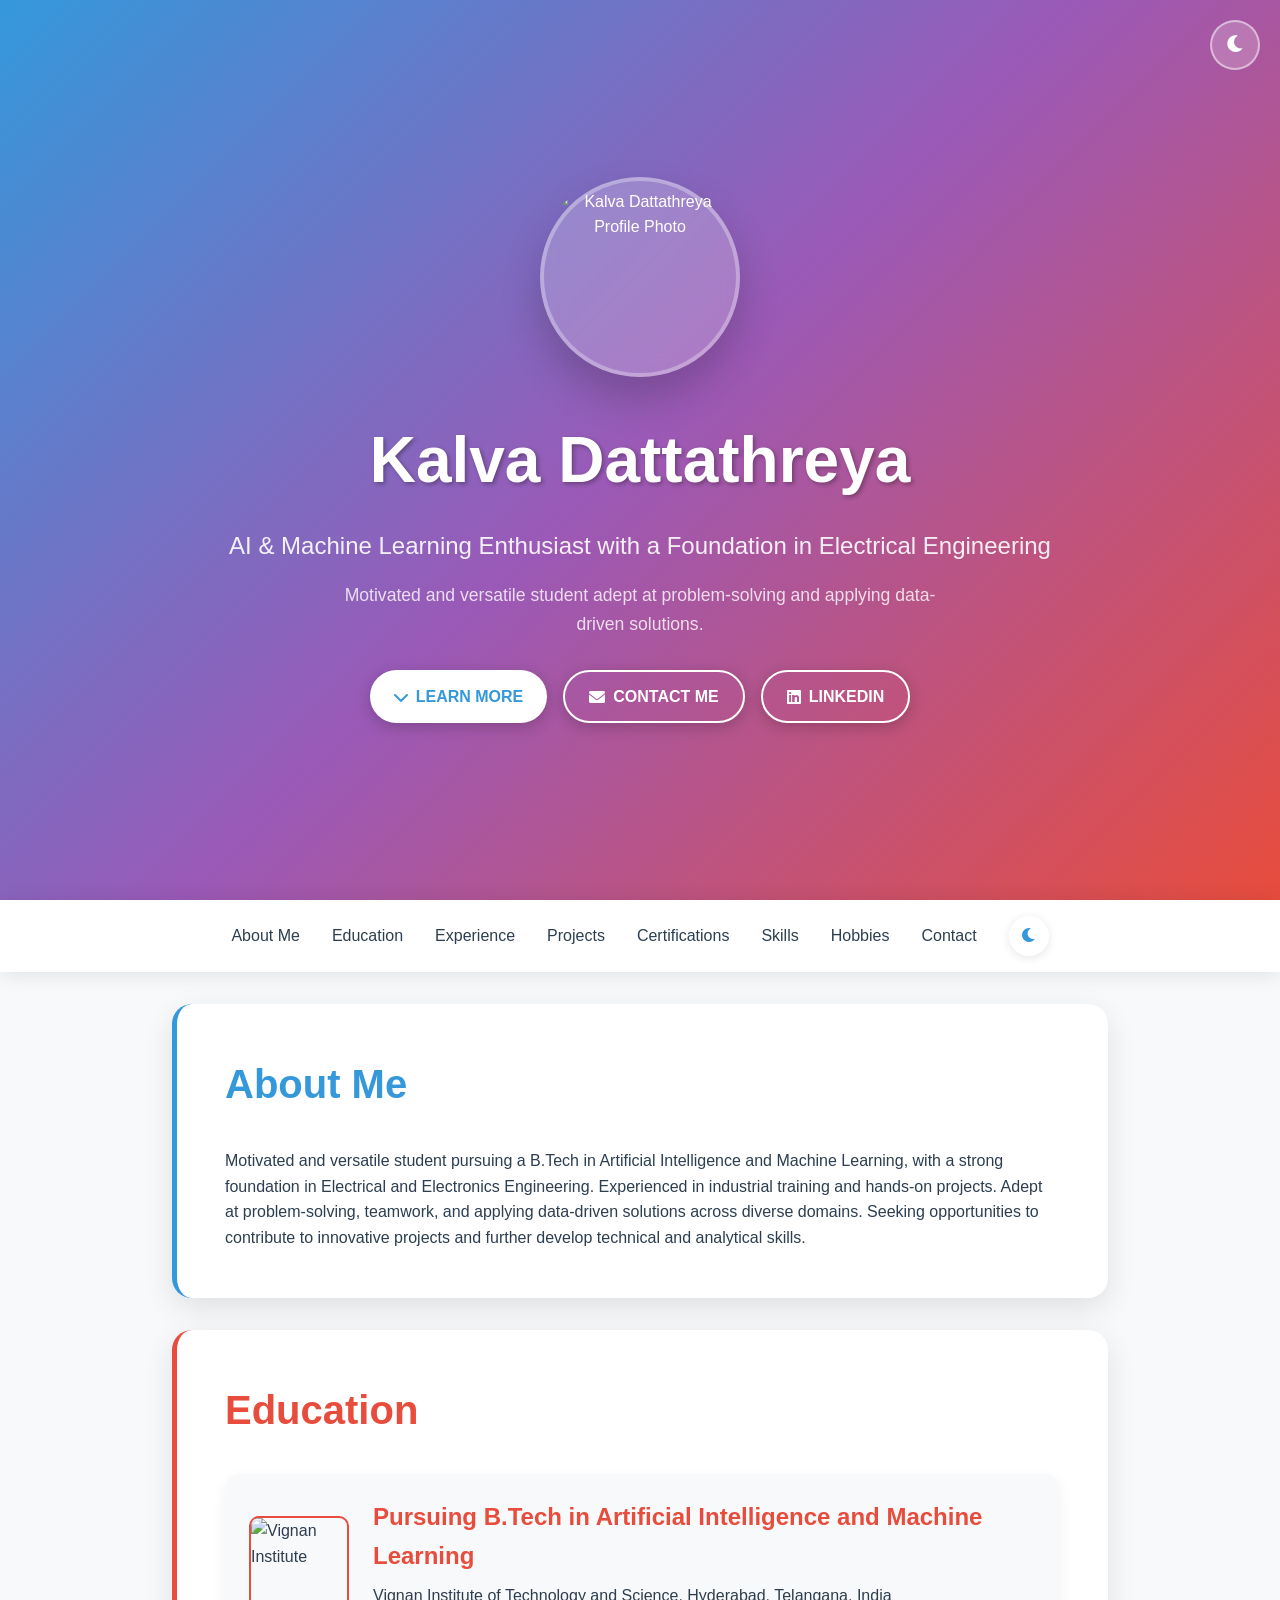
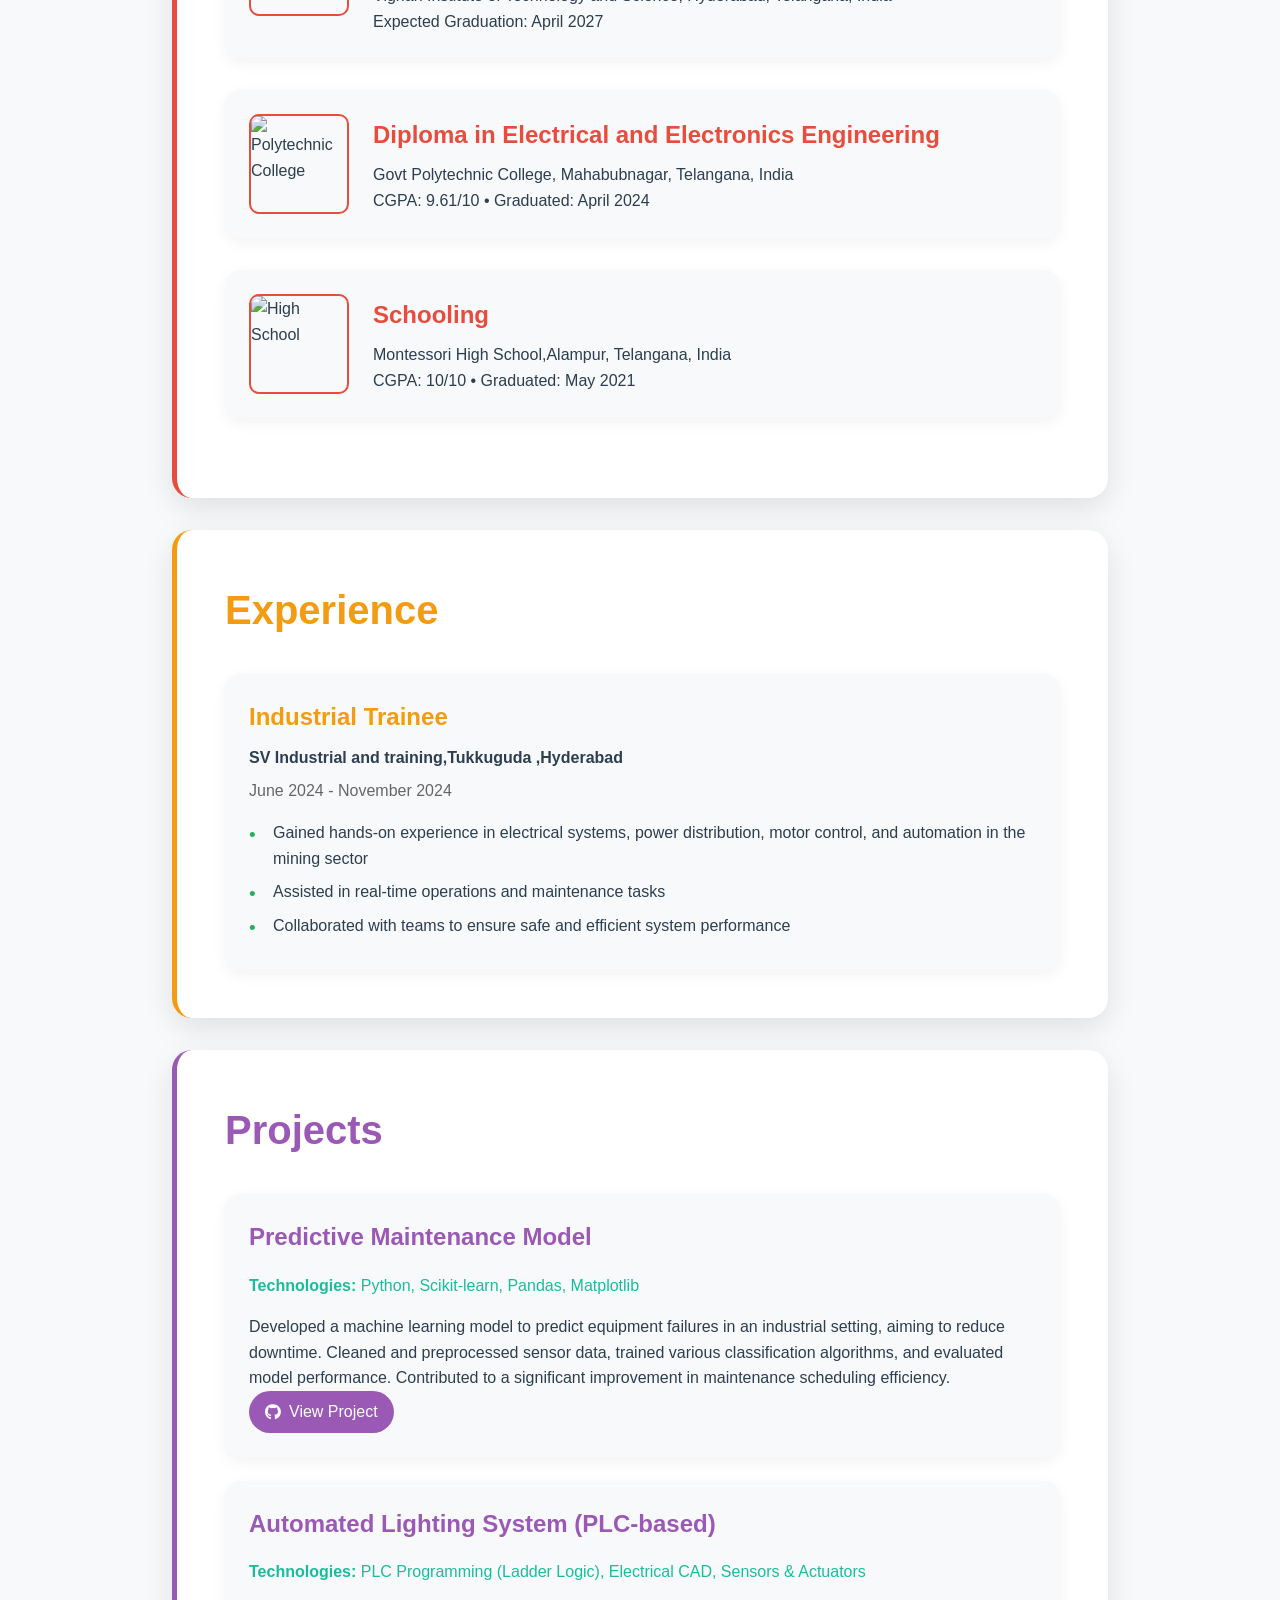
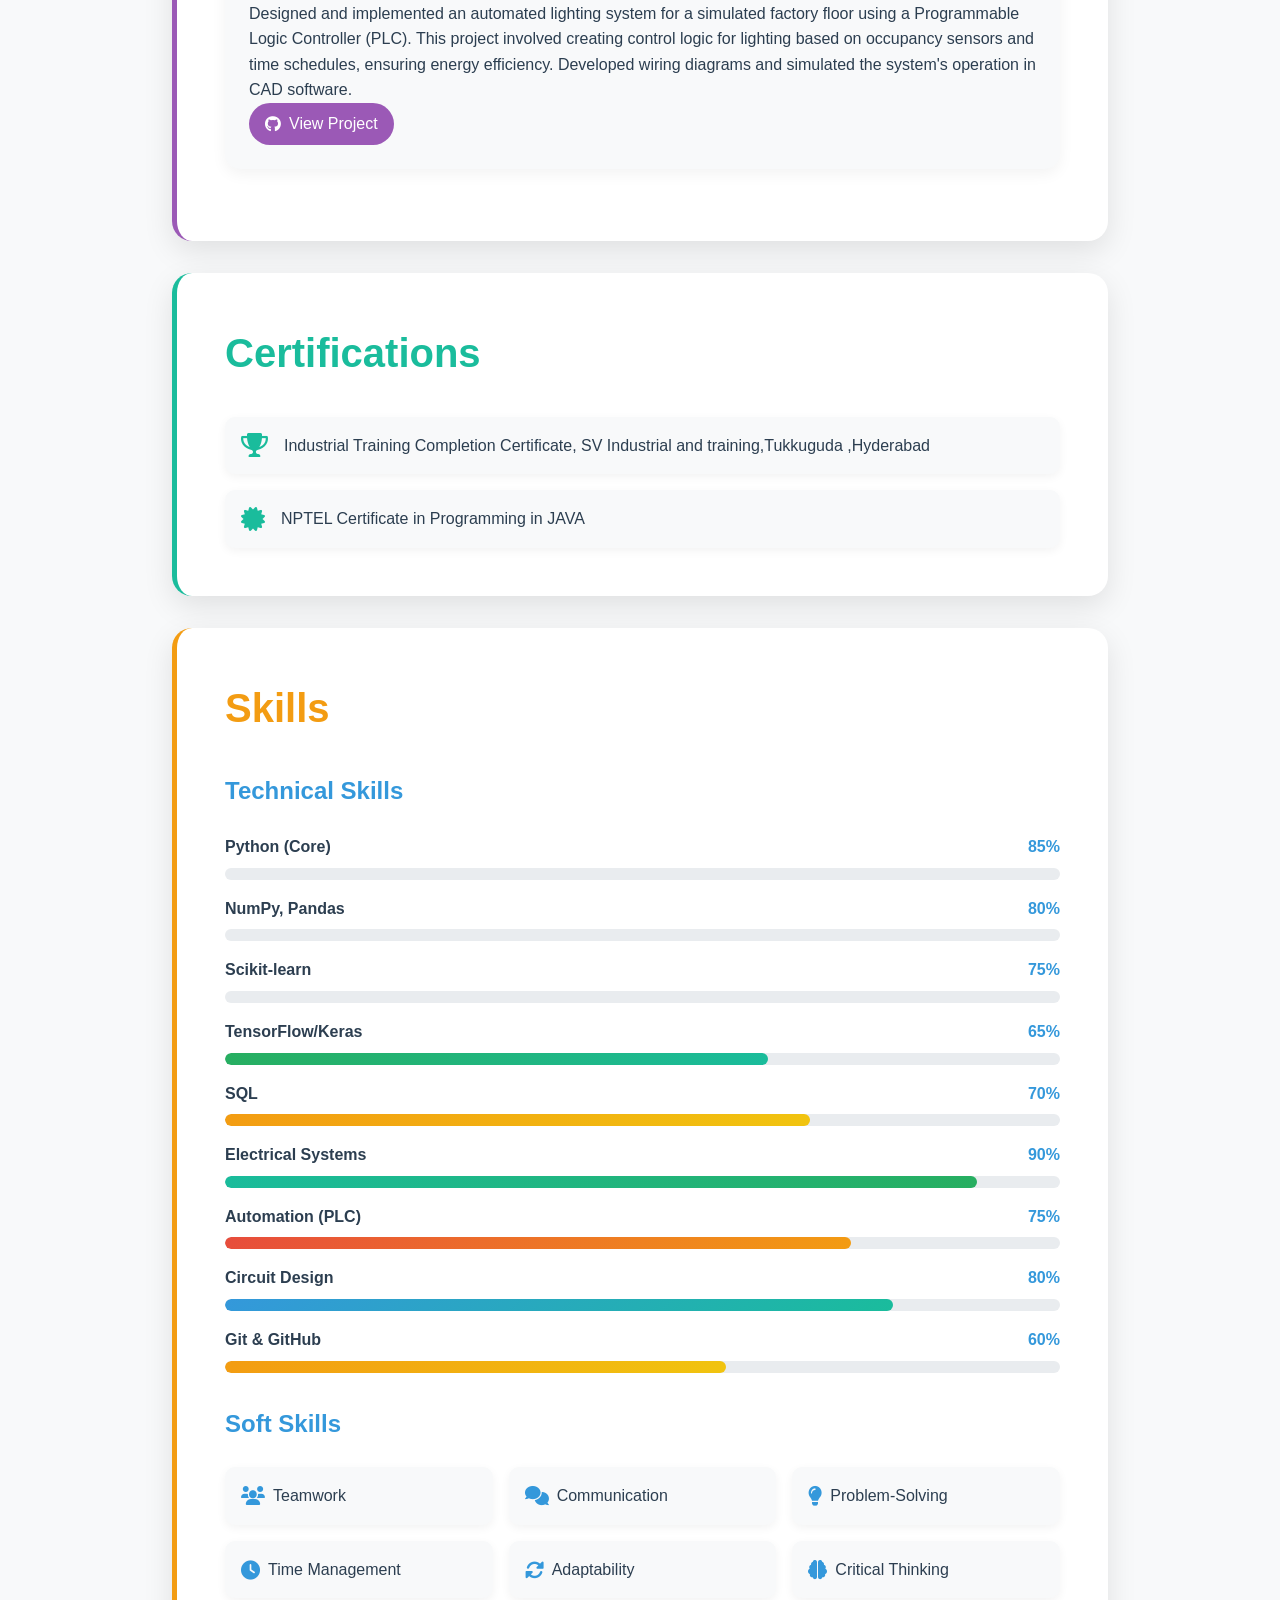
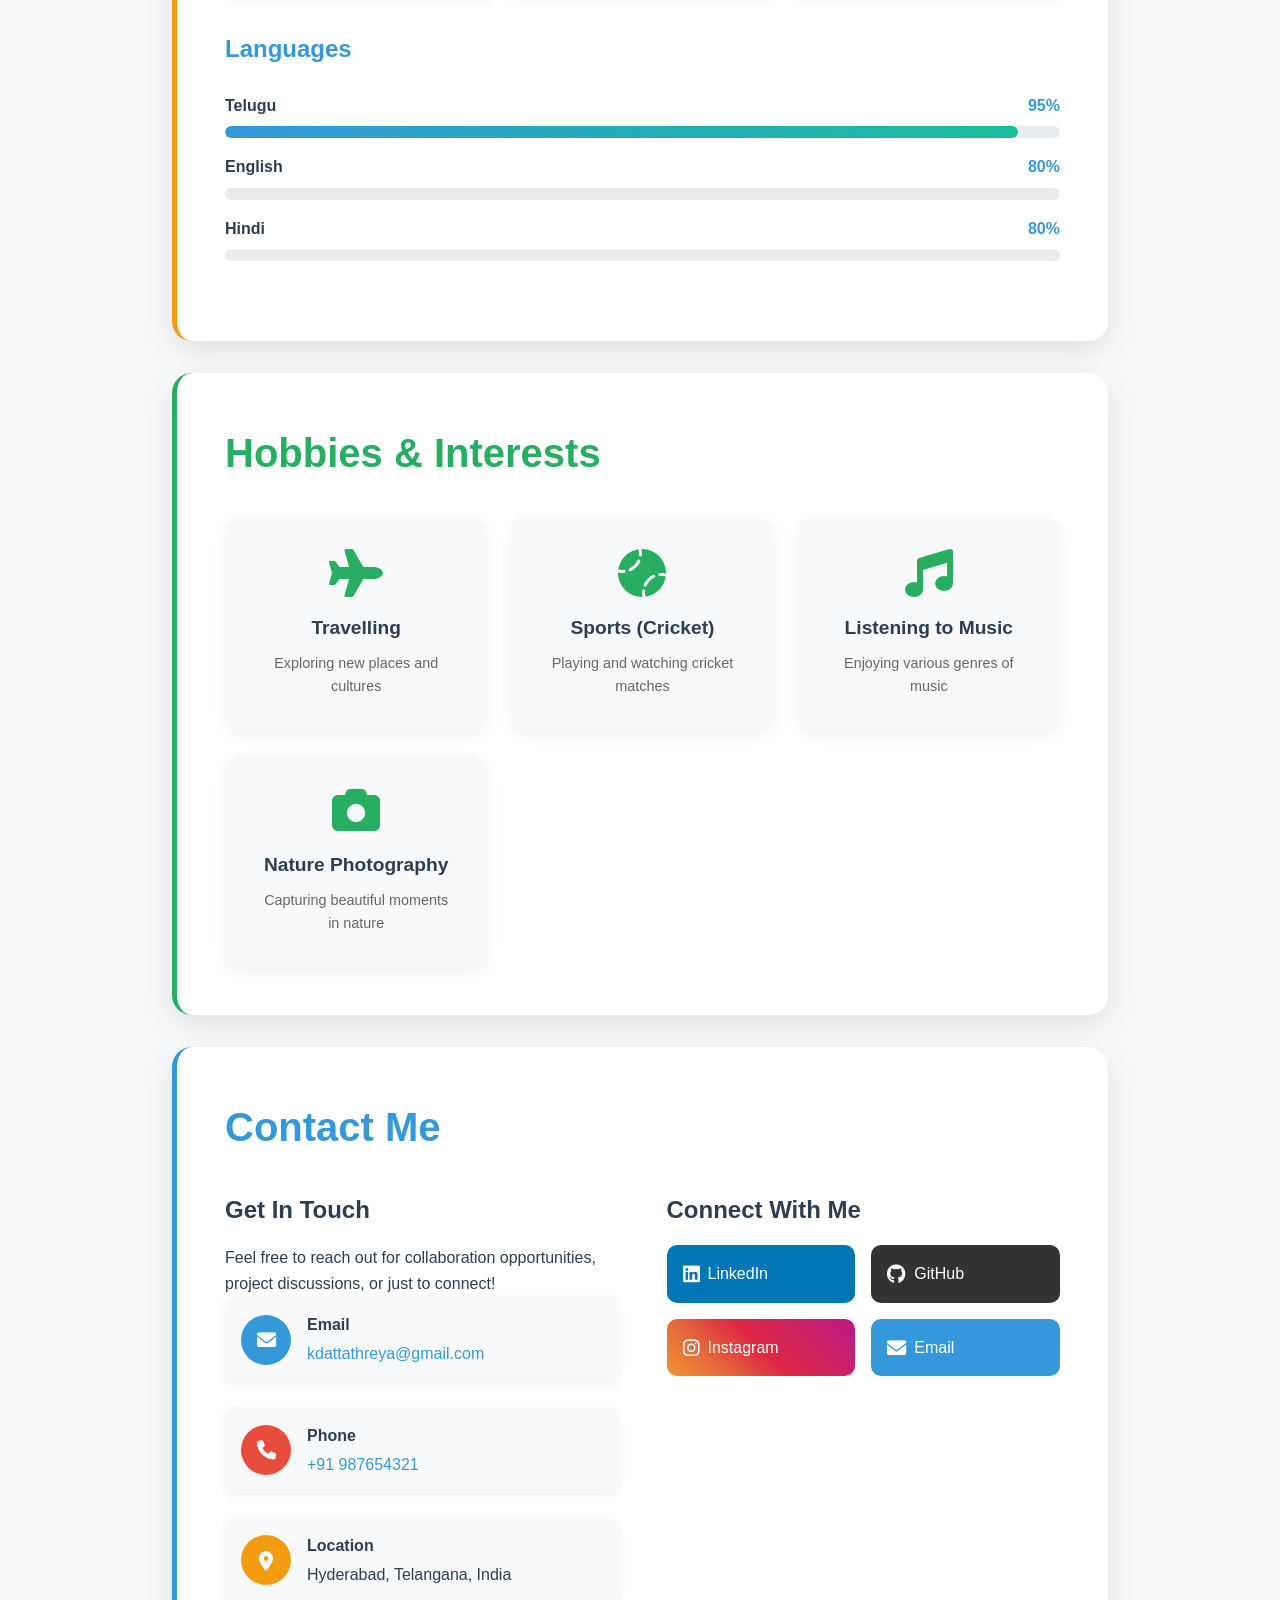
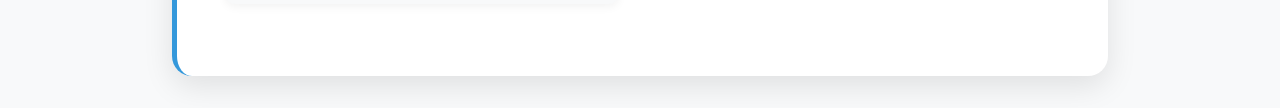
==== index.html @ 3cbcb596 "Add files via upload" ====
<!DOCTYPE html>
<html lang="en">
<head>
    <meta charset="UTF-8">
    <meta name="viewport" content="width=device-width, initial-scale=1.0">
    <title>Kalva Dattathreya - AI & ML Portfolio</title>
    <link rel="stylesheet" href="portfolio.css">
    <link rel="stylesheet" href="https://cdnjs.cloudflare.com/ajax/libs/font-awesome/6.0.0-beta3/css/all.min.css">
</head>
<body>
    <!-- Hero Section -->
    <section id="hero" class="hero-section">
        <div class="profile-container">
            <div class="profile-photo-wrapper">
                <img src="https://images.unsplash.com/photo-1507003211169-0a1dd7228f2d?ixlib=rb-4.0.3&ixid=MnwxMjA3fDB8MHxwaG90by1wYWdlfHx8fGVufDB8fHx8&auto=format&fit=crop&w=400&h=400" 
                     alt="Kalva Dattathreya Profile Photo" 
                     class="profile-photo">
            </div>
        </div>
        
        <h1>Kalva Dattathreya</h1>
        <p class="tagline">AI & Machine Learning Enthusiast with a Foundation in Electrical Engineering</p>
        <p class="short-bio">Motivated and versatile student adept at problem-solving and applying data-driven solutions.</p>
        
        <div class="hero-buttons">
            <button onclick="scrollToSection('about')" class="btn btn-primary">
                <i class="fas fa-chevron-down bounce"></i>
                Learn More
            </button>
            <a href="mailto:binishmahor@gmail.com" class="btn btn-secondary">
                <i class="fas fa-envelope"></i>
                Contact Me
            </a>
            <a href="https://www.linkedin.com/in/mahor-binish-070572324/" target="_blank" class="btn btn-secondary">
                <i class="fab fa-linkedin"></i>
                LinkedIn
            </a>
        </div>
        
        <button id="theme-toggle" class="theme-toggle">
            <i class="fas fa-moon"></i>
        </button>
    </section>

    <!-- Navigation -->
    <header id="navbar" class="navbar">
        <nav class="nav-container">
            <ul class="nav-list">
                <li><a href="#about" class="nav-link" data-color="blue">About Me</a></li>
                <li><a href="#education" class="nav-link" data-color="red">Education</a></li>
                <li><a href="#experience" class="nav-link" data-color="orange">Experience</a></li>
                <li><a href="#projects" class="nav-link" data-color="purple">Projects</a></li>
                <li><a href="#certifications" class="nav-link" data-color="cyan">Certifications</a></li>
                <li><a href="#skills" class="nav-link" data-color="orange">Skills</a></li>
                <li><a href="#hobbies" class="nav-link" data-color="green">Hobbies</a></li>
                <li><a href="#contact" class="nav-link" data-color="blue">Contact</a></li>
                <li>
                    <button id="nav-theme-toggle" class="nav-theme-toggle">
                        <i class="fas fa-moon"></i>
                    </button>
                </li>
            </ul>
        </nav>
    </header>

    <main class="main-content">
        <!-- About Me Section -->
        <section id="about" class="section section-blue">
            <h2>About Me</h2>
            <p>Motivated and versatile student pursuing a B.Tech in Artificial Intelligence and Machine Learning, with a strong foundation in Electrical and Electronics Engineering. Experienced in industrial training and hands-on projects. Adept at problem-solving, teamwork, and applying data-driven solutions across diverse domains. Seeking opportunities to contribute to innovative projects and further develop technical and analytical skills.</p>
        </section>

        <!-- Education Section -->
        <section id="education" class="section section-red fade-in">
            <h2>Education</h2>
            
            <div class="education-item">
                <div class="education-image">
                    <img src="https://images.unsplash.com/photo-1562774053-701939374585?ixlib=rb-4.0.3&ixid=MnwxMjA3fDB8MHxwaG90by1wYWdlfHx8fGVufDB8fHx8&auto=format&fit=crop&w=200&h=200" alt="Vignan Institute">
                </div>
                <div class="education-details">
                    <h3>Pursuing B.Tech in Artificial Intelligence and Machine Learning</h3>
                    <p>Vignan Institute of Technology and Science, Hyderabad, Telangana, India</p>
                    <p>Expected Graduation: April 2027</p>
                </div>
            </div>

            <div class="education-item">
                <div class="education-image">
                    <img src="https://images.unsplash.com/photo-1580582932707-520aed937b7b?ixlib=rb-4.0.3&ixid=MnwxMjA3fDB8MHxwaG90by1wYWdlfHx8fGVufDB8fHx8&auto=format&fit=crop&w=200&h=200" alt="Polytechnic College">
                </div>
                <div class="education-details">
                    <h3>Diploma in Electrical and Electronics Engineering</h3>
                    <p>Govt Polytechnic College, Mahabubnagar, Telangana, India</p>
                    <p>CGPA: 9.61/10 • Graduated: April 2024</p>
                </div>
            </div>

            <div class="education-item">
                <div class="education-image">
                    <img src="https://images.unsplash.com/photo-1580582932707-520aed937b7b?ixlib=rb-4.0.3&ixid=MnwxMjA3fDB8MHxwaG90by1wYWdlfHx8fGVufDB8fHx8&auto=format&fit=crop&w=200&h=200" alt="High School">
                </div>
                <div class="education-details">
                    <h3>Schooling</h3>
                    <p>Montessori High School,Alampur, Telangana, India</p>
                    <p>CGPA: 10/10 • Graduated: May 2021</p>
                </div>
            </div>
        </section>

        <!-- Experience Section -->
        <section id="experience" class="section section-orange fade-in">
            <h2>Experience</h2>
            <div class="experience-item">
                <h3>Industrial Trainee</h3>
                <p class="company">SV Industrial and training,Tukkuguda ,Hyderabad</p>
                <p class="period">June 2024 - November 2024</p>
                <ul>
                    <li>Gained hands-on experience in electrical systems, power distribution, motor control, and automation in the mining sector</li>
                    <li>Assisted in real-time operations and maintenance tasks</li>
                    <li>Collaborated with teams to ensure safe and efficient system performance</li>
                </ul>
            </div>
        </section>

        <!-- Projects Section -->
        <section id="projects" class="section section-purple fade-in">
            <h2>Projects</h2>
            
            <div class="project-item">
                <h3>Predictive Maintenance Model</h3>
                <p class="tech"><strong>Technologies:</strong> Python, Scikit-learn, Pandas, Matplotlib</p>
                <p>Developed a machine learning model to predict equipment failures in an industrial setting, aiming to reduce downtime. Cleaned and preprocessed sensor data, trained various classification algorithms, and evaluated model performance. Contributed to a significant improvement in maintenance scheduling efficiency.</p>
                <a href="#" class="project-link">
                    <i class="fab fa-github"></i>
                    View Project
                </a>
            </div>

            <div class="project-item">
                <h3>Automated Lighting System (PLC-based)</h3>
                <p class="tech"><strong>Technologies:</strong> PLC Programming (Ladder Logic), Electrical CAD, Sensors & Actuators</p>
                <p>Designed and implemented an automated lighting system for a simulated factory floor using a Programmable Logic Controller (PLC). This project involved creating control logic for lighting based on occupancy sensors and time schedules, ensuring energy efficiency. Developed wiring diagrams and simulated the system's operation in CAD software.</p>
                <a href="#" class="project-link">
                    <i class="fab fa-github"></i>
                    View Project
                </a>
            </div>
        </section>

        <!-- Certifications Section -->
        <section id="certifications" class="section section-cyan fade-in">
            <h2>Certifications</h2>
            <div class="cert-list">
                <div class="cert-item">
                    <i class="fas fa-trophy"></i>
                    <p>Industrial Training Completion Certificate, SV Industrial and training,Tukkuguda ,Hyderabad</p>
                </div>
                <div class="cert-item">
                    <i class="fas fa-certificate"></i>
                    <p>NPTEL Certificate in Programming in JAVA</p>
                </div>
            </div>
        </section>

        <!-- Skills Section -->
        <section id="skills" class="section section-orange fade-in">
            <h2>Skills</h2>
            
            <!-- Technical Skills -->
            <h3>Technical Skills</h3>
            <div class="skills-container">
                <div class="skill-bar-container">
                    <div class="skill-info">
                        <span class="skill-name">Python (Core)</span>
                        <span class="skill-percentage">85%</span>
                    </div>
                    <div class="skill-bar-bg">
                        <div class="skill-bar blue-gradient" data-width="85%"></div>
                    </div>
                </div>

                <div class="skill-bar-container">
                    <div class="skill-info">
                        <span class="skill-name">NumPy, Pandas</span>
                        <span class="skill-percentage">80%</span>
                    </div>
                    <div class="skill-bar-bg">
                        <div class="skill-bar red-gradient" data-width="80%"></div>
                    </div>
                </div>

                <div class="skill-bar-container">
                    <div class="skill-info">
                        <span class="skill-name">Scikit-learn</span>
                        <span class="skill-percentage">75%</span>
                    </div>
                    <div class="skill-bar-bg">
                        <div class="skill-bar purple-gradient" data-width="75%"></div>
                    </div>
                </div>

                <div class="skill-bar-container">
                    <div class="skill-info">
                        <span class="skill-name">TensorFlow/Keras</span>
                        <span class="skill-percentage">65%</span>
                    </div>
                    <div class="skill-bar-bg">
                        <div class="skill-bar green-gradient" data-width="65%"></div>
                    </div>
                </div>

                <div class="skill-bar-container">
                    <div class="skill-info">
                        <span class="skill-name">SQL</span>
                        <span class="skill-percentage">70%</span>
                    </div>
                    <div class="skill-bar-bg">
                        <div class="skill-bar orange-gradient" data-width="70%"></div>
                    </div>
                </div>

                <div class="skill-bar-container">
                    <div class="skill-info">
                        <span class="skill-name">Electrical Systems</span>
                        <span class="skill-percentage">90%</span>
                    </div>
                    <div class="skill-bar-bg">
                        <div class="skill-bar cyan-gradient" data-width="90%"></div>
                    </div>
                </div>

                <div class="skill-bar-container">
                    <div class="skill-info">
                        <span class="skill-name">Automation (PLC)</span>
                        <span class="skill-percentage">75%</span>
                    </div>
                    <div class="skill-bar-bg">
                        <div class="skill-bar red-gradient" data-width="75%"></div>
                    </div>
                </div>

                <div class="skill-bar-container">
                    <div class="skill-info">
                        <span class="skill-name">Circuit Design</span>
                        <span class="skill-percentage">80%</span>
                    </div>
                    <div class="skill-bar-bg">
                        <div class="skill-bar blue-gradient" data-width="80%"></div>
                    </div>
                </div>

                <div class="skill-bar-container">
                    <div class="skill-info">
                        <span class="skill-name">Git & GitHub</span>
                        <span class="skill-percentage">60%</span>
                    </div>
                    <div class="skill-bar-bg">
                        <div class="skill-bar orange-gradient" data-width="60%"></div>
                    </div>
                </div>
            </div>

            <!-- Soft Skills -->
            <h3>Soft Skills</h3>
            <div class="soft-skills">
                <div class="soft-skill"><i class="fas fa-users"></i> Teamwork</div>
                <div class="soft-skill"><i class="fas fa-comments"></i> Communication</div>
                <div class="soft-skill"><i class="fas fa-lightbulb"></i> Problem-Solving</div>
                <div class="soft-skill"><i class="fas fa-clock"></i> Time Management</div>
                <div class="soft-skill"><i class="fas fa-sync-alt"></i> Adaptability</div>
                <div class="soft-skill"><i class="fas fa-brain"></i> Critical Thinking</div>
            </div>

            <!-- Language Skills -->
            <h3>Languages</h3>
            <div class="skills-container">
                <div class="skill-bar-container">
                    <div class="skill-info">
                        <span class="skill-name">Telugu</span>
                        <span class="skill-percentage">95%</span>
                    </div>
                    <div class="skill-bar-bg">
                        <div class="skill-bar blue-gradient" data-width="95%"></div>
                    </div>
                </div>

                <div class="skill-bar-container">
                    <div class="skill-info">
                        <span class="skill-name">English</span>
                        <span class="skill-percentage">80%</span>
                    </div>
                    <div class="skill-bar-bg">
                        <div class="skill-bar red-gradient" data-width="80%"></div>
                    </div>
                </div>

                <div class="skill-bar-container">
                    <div class="skill-info">
                        <span class="skill-name">Hindi</span>
                        <span class="skill-percentage">80%</span>
                    </div>
                    <div class="skill-bar-bg">
                        <div class="skill-bar purple-gradient" data-width="80%"></div>
                    </div>
                </div>
            </div>
        </section>

        <!-- Hobbies Section -->
        <section id="hobbies" class="section section-green fade-in">
            <h2>Hobbies & Interests</h2>
            <div class="hobbies-grid">
                <div class="hobby-item">
                    <i class="fas fa-plane"></i>
                    <h4>Travelling</h4>
                    <p>Exploring new places and cultures</p>
                </div>
                <div class="hobby-item">
                    <i class="fas fa-baseball-ball"></i>
                    <h4>Sports (Cricket)</h4>
                    <p>Playing and watching cricket matches</p>
                </div>
                <div class="hobby-item">
                    <i class="fas fa-music"></i>
                    <h4>Listening to Music</h4>
                    <p>Enjoying various genres of music</p>
                </div>
                <div class="hobby-item">
                    <i class="fas fa-camera"></i>
                    <h4>Nature Photography</h4>
                    <p>Capturing beautiful moments in nature</p>
                </div>
            </div>
        </section>

        <!-- Contact Section -->
        <section id="contact" class="section section-blue fade-in">
            <h2>Contact Me</h2>
            <div class="contact-container">
                <div class="contact-info">
                    <h3>Get In Touch</h3>
                    <p>Feel free to reach out for collaboration opportunities, project discussions, or just to connect!</p>
                    
                    <div class="contact-item">
                        <div class="contact-icon blue-bg">
                            <i class="fas fa-envelope"></i>
                        </div>
                        <div class="contact-details">
                            <span class="contact-label">Email</span>
                            <a href="mailto:kdattathreya@gmail.com">kdattathreya@gmail.com</a>
                        </div>
                    </div>

                    <div class="contact-item">
                        <div class="contact-icon red-bg">
                            <i class="fas fa-phone"></i>
                        </div>
                        <div class="contact-details">
                            <span class="contact-label">Phone</span>
                            <a href="tel:+91 987654321">+91 987654321</a>
                        </div>
                    </div>

                    <div class="contact-item">
                        <div class="contact-icon orange-bg">
                            <i class="fas fa-map-marker-alt"></i>
                        </div>
                        <div class="contact-details">
                            <span class="contact-label">Location</span>
                            <span>Hyderabad, Telangana, India</span>
                        </div>
                    </div>
                </div>

                <div class="social-links">
                    <h3>Connect With Me</h3>
                    <div class="social-grid">
                        <a href="https://www.linkedin.com/in/dattathreya-kalva?utm_source=share&utm_campaign=share_via&utm_content=profile&utm_medium=android_app" target="_blank" class="social-link linkedin">
                            <i class="fab fa-linkedin"></i>
                            <span>LinkedIn</span>
                        </a>
                        <a href="https://github.com/Dattathreya23" target="_blank" class="social-link github">
                            <i class="fab fa-github"></i>
                            <span>GitHub</span>
                        </a>
                        <a href="#" target="_blank" class="social-link instagram">
                            <i class="fab fa-instagram"></i>
                            <span>Instagram</span>
                        </a>
                        <a href="mailto:kdattathreya@gmail.com" class="social-link email">
                            <i class="fas fa-envelope"></i>
                            <span>Email</span>
                        </a>
                    </div>
                </div>
            </div>
        </section>
    </main>

    <script src="portfolio.js"></script>
</body>
</html>
---- portfolio.css ----
/* CSS Custom Properties */
:root {
    /* Color Palette */
    --primary-blue: #3498db;
    --primary-red: #e74c3c;
    --primary-orange: #f39c12;
    --primary-purple: #9b59b6;
    --primary-green: #27ae60;
    --primary-cyan: #1abc9c;
    
    /* Light Theme */
    --bg-light: #f8f9fa;
    --text-light: #2c3e50;
    --card-light: #ffffff;
    --border-light: #e9ecef;
    
    /* Dark Theme */
    --bg-dark: #1a1a1a;
    --text-dark: #f8f9fa;
    --card-dark: #2d3748;
    --border-dark: #4a5568;
    
    /* Gradients */
    --gradient-hero: linear-gradient(135deg, #3498db, #9b59b6, #e74c3c);
    --gradient-blue: linear-gradient(135deg, #3498db, #1abc9c);
    --gradient-red: linear-gradient(135deg, #e74c3c, #f39c12);
    --gradient-purple: linear-gradient(135deg, #9b59b6, #3498db);
    --gradient-green: linear-gradient(135deg, #27ae60, #1abc9c);
    --gradient-orange: linear-gradient(135deg, #f39c12, #f1c40f);
    --gradient-cyan: linear-gradient(135deg, #1abc9c, #27ae60);
}

/* Base Styles */
* {
    margin: 0;
    padding: 0;
    box-sizing: border-box;
}

body {
    font-family: 'Segoe UI', Tahoma, Geneva, Verdana, sans-serif;
    line-height: 1.6;
    color: var(--text-light);
    background-color: var(--bg-light);
    transition: all 0.3s ease;
    overflow-x: hidden;
}

body.dark {
    color: var(--text-dark);
    background-color: var(--bg-dark);
}

html {
    scroll-behavior: smooth;
}

/* Hero Section */
.hero-section {
    min-height: 100vh;
    display: flex;
    flex-direction: column;
    justify-content: center;
    align-items: center;
    text-align: center;
    color: white;
    background: var(--gradient-hero);
    position: relative;
    padding: 2rem;
}

.profile-container {
    margin-bottom: 2rem;
}

.profile-photo-wrapper {
    width: 200px;
    height: 200px;
    border-radius: 50%;
    padding: 8px;
    background: rgba(255, 255, 255, 0.2);
    backdrop-filter: blur(10px);
    border: 4px solid rgba(255, 255, 255, 0.3);
    box-shadow: 0 20px 40px rgba(0, 0, 0, 0.2);
    transition: transform 0.3s ease;
}

.profile-photo-wrapper:hover {
    transform: scale(1.05);
}

.profile-photo {
    width: 100%;
    height: 100%;
    border-radius: 50%;
    object-fit: cover;
}

.hero-section h1 {
    font-size: 4rem;
    margin-bottom: 1rem;
    text-shadow: 2px 2px 4px rgba(0, 0, 0, 0.3);
}

.tagline {
    font-size: 1.5rem;
    margin-bottom: 1rem;
    font-weight: 300;
    opacity: 0.9;
}

.short-bio {
    font-size: 1.1rem;
    max-width: 600px;
    margin: 0 auto 2rem;
    opacity: 0.8;
}

.hero-buttons {
    display: flex;
    gap: 1rem;
    flex-wrap: wrap;
    justify-content: center;
}

.btn {
    display: inline-flex;
    align-items: center;
    padding: 12px 24px;
    border-radius: 50px;
    font-size: 1rem;
    font-weight: bold;
    text-transform: uppercase;
    text-decoration: none;
    border: none;
    cursor: pointer;
    transition: all 0.3s ease;
    box-shadow: 0 4px 15px rgba(0, 0, 0, 0.2);
}

.btn i {
    margin-right: 8px;
}

.btn-primary {
    background-color: white;
    color: var(--primary-blue);
}

.btn-primary:hover {
    background-color: var(--primary-green);
    color: white;
    transform: translateY(-2px);
    box-shadow: 0 6px 20px rgba(0, 0, 0, 0.3);
}

.btn-secondary {
    background-color: transparent;
    color: white;
    border: 2px solid white;
}

.btn-secondary:hover {
    background-color: white;
    color: var(--primary-blue);
    transform: translateY(-2px);
    box-shadow: 0 6px 20px rgba(0, 0, 0, 0.3);
}

.bounce {
    animation: bounce 1.5s infinite;
}

@keyframes bounce {
    0%, 20%, 50%, 80%, 100% {
        transform: translateY(0);
    }
    40% {
        transform: translateY(-10px);
    }
    60% {
        transform: translateY(-5px);
    }
}

/* Theme Toggle */
.theme-toggle {
    position: absolute;
    top: 20px;
    right: 20px;
    width: 50px;
    height: 50px;
    border-radius: 50%;
    background: rgba(255, 255, 255, 0.2);
    border: 2px solid rgba(255, 255, 255, 0.5);
    color: white;
    font-size: 1.2rem;
    cursor: pointer;
    transition: all 0.3s ease;
    backdrop-filter: blur(10px);
}

.theme-toggle:hover {
    background: rgba(255, 255, 255, 0.3);
    transform: scale(1.1);
}

body.dark .theme-toggle {
    background: rgba(0, 0, 0, 0.3);
    border-color: rgba(255, 255, 255, 0.3);
}

/* Navigation */
.navbar {
    position: sticky;
    top: 0;
    z-index: 1000;
    background: rgba(255, 255, 255, 0.9);
    backdrop-filter: blur(10px);
    box-shadow: 0 2px 20px rgba(0, 0, 0, 0.1);
    transition: all 0.3s ease;
}

body.dark .navbar {
    background: rgba(45, 55, 72, 0.9);
}

.nav-container {
    max-width: 1200px;
    margin: 0 auto;
    padding: 1rem 2rem;
}

.nav-list {
    display: flex;
    list-style: none;
    justify-content: center;
    align-items: center;
    gap: 2rem;
    flex-wrap: wrap;
}

.nav-link {
    color: var(--text-light);
    text-decoration: none;
    font-weight: 500;
    position: relative;
    transition: all 0.3s ease;
}

body.dark .nav-link {
    color: var(--text-dark);
}

.nav-link:hover {
    color: var(--primary-blue);
}

.nav-link::after {
    content: '';
    position: absolute;
    left: 0;
    bottom: -5px;
    width: 0;
    height: 2px;
    background-color: var(--primary-blue);
    transition: width 0.3s ease;
}

.nav-link:hover::after {
    width: 100%;
}

.nav-theme-toggle {
    width: 40px;
    height: 40px;
    border-radius: 50%;
    background: var(--card-light);
    border: none;
    color: var(--primary-blue);
    font-size: 1rem;
    cursor: pointer;
    transition: all 0.3s ease;
    box-shadow: 0 2px 10px rgba(0, 0, 0, 0.1);
}

body.dark .nav-theme-toggle {
    background: var(--card-dark);
    color: var(--primary-green);
}

.nav-theme-toggle:hover {
    transform: scale(1.1);
}

/* Main Content */
.main-content {
    max-width: 1000px;
    margin: 2rem auto;
    padding: 0 2rem;
}

/* Sections */
.section {
    background: var(--card-light);
    padding: 3rem;
    margin-bottom: 2rem;
    border-radius: 20px;
    box-shadow: 0 10px 30px rgba(0, 0, 0, 0.1);
    border-left: 5px solid;
    transition: all 0.3s ease;
}

body.dark .section {
    background: var(--card-dark);
}

.section:hover {
    transform: translateY(-5px);
    box-shadow: 0 15px 40px rgba(0, 0, 0, 0.15);
}

.section-blue { border-color: var(--primary-blue); }
.section-red { border-color: var(--primary-red); }
.section-orange { border-color: var(--primary-orange); }
.section-purple { border-color: var(--primary-purple); }
.section-green { border-color: var(--primary-green); }
.section-cyan { border-color: var(--primary-cyan); }

.section h2 {
    font-size: 2.5rem;
    margin-bottom: 2rem;
    color: var(--primary-blue);
}

.section-red h2 { color: var(--primary-red); }
.section-orange h2 { color: var(--primary-orange); }
.section-purple h2 { color: var(--primary-purple); }
.section-green h2 { color: var(--primary-green); }
.section-cyan h2 { color: var(--primary-cyan); }

body.dark .section h2 {
    color: var(--primary-green);
}

.section h3 {
    font-size: 1.5rem;
    margin-bottom: 1.5rem;
    color: var(--primary-blue);
}

body.dark .section h3 {
    color: var(--primary-green);
}

/* Fade In Animation */
.fade-in {
    opacity: 0;
    transform: translateY(20px);
    transition: opacity 0.8s ease-out, transform 0.8s ease-out;
}

.fade-in.active {
    opacity: 1;
    transform: translateY(0);
}

/* Education Section */
.education-item {
    display: flex;
    align-items: center;
    gap: 1.5rem;
    margin-bottom: 2rem;
    padding: 1.5rem;
    background: var(--bg-light);
    border-radius: 15px;
    box-shadow: 0 5px 15px rgba(0, 0, 0, 0.05);
    transition: all 0.3s ease;
}

body.dark .education-item {
    background: var(--bg-dark);
}

.education-item:hover {
    transform: translateY(-3px);
    box-shadow: 0 8px 25px rgba(0, 0, 0, 0.1);
}

.education-image {
    width: 100px;
    height: 100px;
    border-radius: 10px;
    overflow: hidden;
    border: 2px solid var(--primary-red);
    flex-shrink: 0;
}

.education-image img {
    width: 100%;
    height: 100%;
    object-fit: cover;
}

.education-details h3 {
    color: var(--primary-red);
    margin-bottom: 0.5rem;
}

body.dark .education-details h3 {
    color: var(--primary-green);
}

/* Experience Section */
.experience-item {
    padding: 1.5rem;
    background: var(--bg-light);
    border-radius: 15px;
    box-shadow: 0 5px 15px rgba(0, 0, 0, 0.05);
}

body.dark .experience-item {
    background: var(--bg-dark);
}

.experience-item h3 {
    color: var(--primary-orange);
    font-size: 1.5rem;
    margin-bottom: 0.5rem;
}

body.dark .experience-item h3 {
    color: var(--primary-green);
}

.company {
    font-weight: 600;
    margin-bottom: 0.5rem;
}

.period {
    color: #666;
    margin-bottom: 1rem;
}

body.dark .period {
    color: #ccc;
}

.experience-item ul {
    list-style: none;
}

.experience-item li {
    position: relative;
    padding-left: 1.5rem;
    margin-bottom: 0.5rem;
}

.experience-item li::before {
    content: '•';
    color: var(--primary-green);
    font-size: 1.2rem;
    position: absolute;
    left: 0;
}

/* Projects Section */
.project-item {
    padding: 1.5rem;
    background: var(--bg-light);
    border-radius: 15px;
    box-shadow: 0 5px 15px rgba(0, 0, 0, 0.05);
    margin-bottom: 1.5rem;
    transition: all 0.3s ease;
}

body.dark .project-item {
    background: var(--bg-dark);
}

.project-item:hover {
    transform: translateY(-3px);
    box-shadow: 0 8px 25px rgba(0, 0, 0, 0.1);
}

.project-item h3 {
    color: var(--primary-purple);
    font-size: 1.5rem;
    margin-bottom: 1rem;
}

body.dark .project-item h3 {
    color: var(--primary-green);
}

.tech {
    color: var(--primary-cyan);
    margin-bottom: 1rem;
}

.project-link {
    display: inline-flex;
    align-items: center;
    padding: 0.5rem 1rem;
    background: var(--primary-purple);
    color: white;
    text-decoration: none;
    border-radius: 25px;
    transition: all 0.3s ease;
}

.project-link:hover {
    background: var(--primary-blue);
    transform: translateY(-2px);
}

.project-link i {
    margin-right: 0.5rem;
}

/* Certifications */
.cert-list {
    display: flex;
    flex-direction: column;
    gap: 1rem;
}

.cert-item {
    display: flex;
    align-items: center;
    gap: 1rem;
    padding: 1rem;
    background: var(--bg-light);
    border-radius: 10px;
    box-shadow: 0 3px 10px rgba(0, 0, 0, 0.05);
}

body.dark .cert-item {
    background: var(--bg-dark);
}

.cert-item i {
    color: var(--primary-cyan);
    font-size: 1.5rem;
}

/* Skills Section */
.skills-container {
    margin-bottom: 2rem;
}

.skill-bar-container {
    margin-bottom: 1rem;
}

.skill-info {
    display: flex;
    justify-content: space-between;
    margin-bottom: 0.5rem;
}

.skill-name {
    font-weight: 600;
}

.skill-percentage {
    font-weight: bold;
    color: var(--primary-blue);
}

body.dark .skill-percentage {
    color: var(--primary-green);
}

.skill-bar-bg {
    width: 100%;
    height: 12px;
    background: var(--border-light);
    border-radius: 10px;
    overflow: hidden;
}

body.dark .skill-bar-bg {
    background: var(--border-dark);
}

.skill-bar {
    height: 100%;
    width: 0%;
    border-radius: 10px;
    transition: width 1s ease-out;
}

.blue-gradient { background: var(--gradient-blue); }
.red-gradient { background: var(--gradient-red); }
.purple-gradient { background: var(--gradient-purple); }
.green-gradient { background: var(--gradient-green); }
.orange-gradient { background: var(--gradient-orange); }
.cyan-gradient { background: var(--gradient-cyan); }

/* Soft Skills */
.soft-skills {
    display: grid;
    grid-template-columns: repeat(auto-fit, minmax(200px, 1fr));
    gap: 1rem;
    margin-bottom: 2rem;
}

.soft-skill {
    display: flex;
    align-items: center;
    gap: 0.5rem;
    padding: 1rem;
    background: var(--bg-light);
    border-radius: 10px;
    box-shadow: 0 3px 10px rgba(0, 0, 0, 0.05);
    text-align: center;
    transition: all 0.3s ease;
}

body.dark .soft-skill {
    background: var(--bg-dark);
}

.soft-skill:hover {
    transform: translateY(-3px);
    box-shadow: 0 6px 20px rgba(0, 0, 0, 0.1);
}

.soft-skill i {
    color: var(--primary-blue);
    font-size: 1.2rem;
}

body.dark .soft-skill i {
    color: var(--primary-green);
}

/* Hobbies Section */
.hobbies-grid {
    display: grid;
    grid-template-columns: repeat(auto-fit, minmax(200px, 1fr));
    gap: 1.5rem;
}

.hobby-item {
    text-align: center;
    padding: 2rem;
    background: var(--bg-light);
    border-radius: 15px;
    box-shadow: 0 5px 15px rgba(0, 0, 0, 0.05);
    transition: all 0.3s ease;
}

body.dark .hobby-item {
    background: var(--bg-dark);
}

.hobby-item:hover {
    transform: translateY(-5px);
    box-shadow: 0 10px 30px rgba(0, 0, 0, 0.1);
}

.hobby-item i {
    font-size: 3rem;
    color: var(--primary-green);
    margin-bottom: 1rem;
}

.hobby-item h4 {
    color: var(--text-light);
    margin-bottom: 0.5rem;
    font-size: 1.2rem;
}

body.dark .hobby-item h4 {
    color: var(--text-dark);
}

.hobby-item p {
    color: #666;
    font-size: 0.9rem;
}

body.dark .hobby-item p {
    color: #ccc;
}

/* Contact Section */
.contact-container {
    display: grid;
    grid-template-columns: 1fr 1fr;
    gap: 3rem;
}

.contact-info h3,
.social-links h3 {
    margin-bottom: 1rem;
    color: var(--text-light);
}

body.dark .contact-info h3,
body.dark .social-links h3 {
    color: var(--text-dark);
}

.contact-item {
    display: flex;
    align-items: center;
    gap: 1rem;
    margin-bottom: 1.5rem;
    padding: 1rem;
    background: var(--bg-light);
    border-radius: 10px;
    box-shadow: 0 3px 10px rgba(0, 0, 0, 0.05);
    transition: all 0.3s ease;
}

body.dark .contact-item {
    background: var(--bg-dark);
}

.contact-item:hover {
    transform: translateY(-2px);
    box-shadow: 0 5px 15px rgba(0, 0, 0, 0.1);
}

.contact-icon {
    width: 50px;
    height: 50px;
    border-radius: 50%;
    display: flex;
    align-items: center;
    justify-content: center;
    color: white;
    font-size: 1.2rem;
}

.blue-bg { background: var(--primary-blue); }
.red-bg { background: var(--primary-red); }
.orange-bg { background: var(--primary-orange); }

.contact-details {
    display: flex;
    flex-direction: column;
}

.contact-label {
    font-weight: 600;
    color: var(--text-light);
    margin-bottom: 0.2rem;
}

body.dark .contact-label {
    color: var(--text-dark);
}

.contact-details a {
    color: var(--primary-blue);
    text-decoration: none;
}

.contact-details a:hover {
    text-decoration: underline;
}

/* Social Links */
.social-grid {
    display: grid;
    grid-template-columns: repeat(2, 1fr);
    gap: 1rem;
}

.social-link {
    display: flex;
    align-items: center;
    gap: 0.5rem;
    padding: 1rem;
    border-radius: 10px;
    text-decoration: none;
    transition: all 0.3s ease;
    color: white;
}

.social-link:hover {
    transform: translateY(-3px);
    box-shadow: 0 8px 25px rgba(0, 0, 0, 0.15);
}

.linkedin { background: #0077b5; }
.github { background: #333; }
.instagram { background: linear-gradient(45deg, #f09433, #e6683c, #dc2743, #cc2366, #bc1888); }
.email { background: var(--primary-blue); }

.social-link i {
    font-size: 1.2rem;
}

/* Responsive Design */
@media (max-width: 768px) {
    .hero-section h1 {
        font-size: 2.5rem;
    }
    
    .tagline {
        font-size: 1.2rem;
    }
    
    .section {
        padding: 2rem;
    }
    
    .education-item {
        flex-direction: column;
        text-align: center;
    }
    
    .contact-container {
        grid-template-columns: 1fr;
        gap: 2rem;
    }
    
    .social-grid {
        grid-template-columns: 1fr;
    }
    
    .nav-list {
        gap: 1rem;
    }
    
    .main-content {
        padding: 0 1rem;
    }
}

@media (max-width: 480px) {
    .hero-buttons {
        flex-direction: column;
        align-items: center;
    }
    
    .btn {
        width: 100%;
        max-width: 250px;
        justify-content: center;
    }
    
    .profile-photo-wrapper {
        width: 150px;
        height: 150px;
    }
    
    .hero-section h1 {
        font-size: 2rem;
    }
    
    .section h2 {
        font-size: 2rem;
    }
}
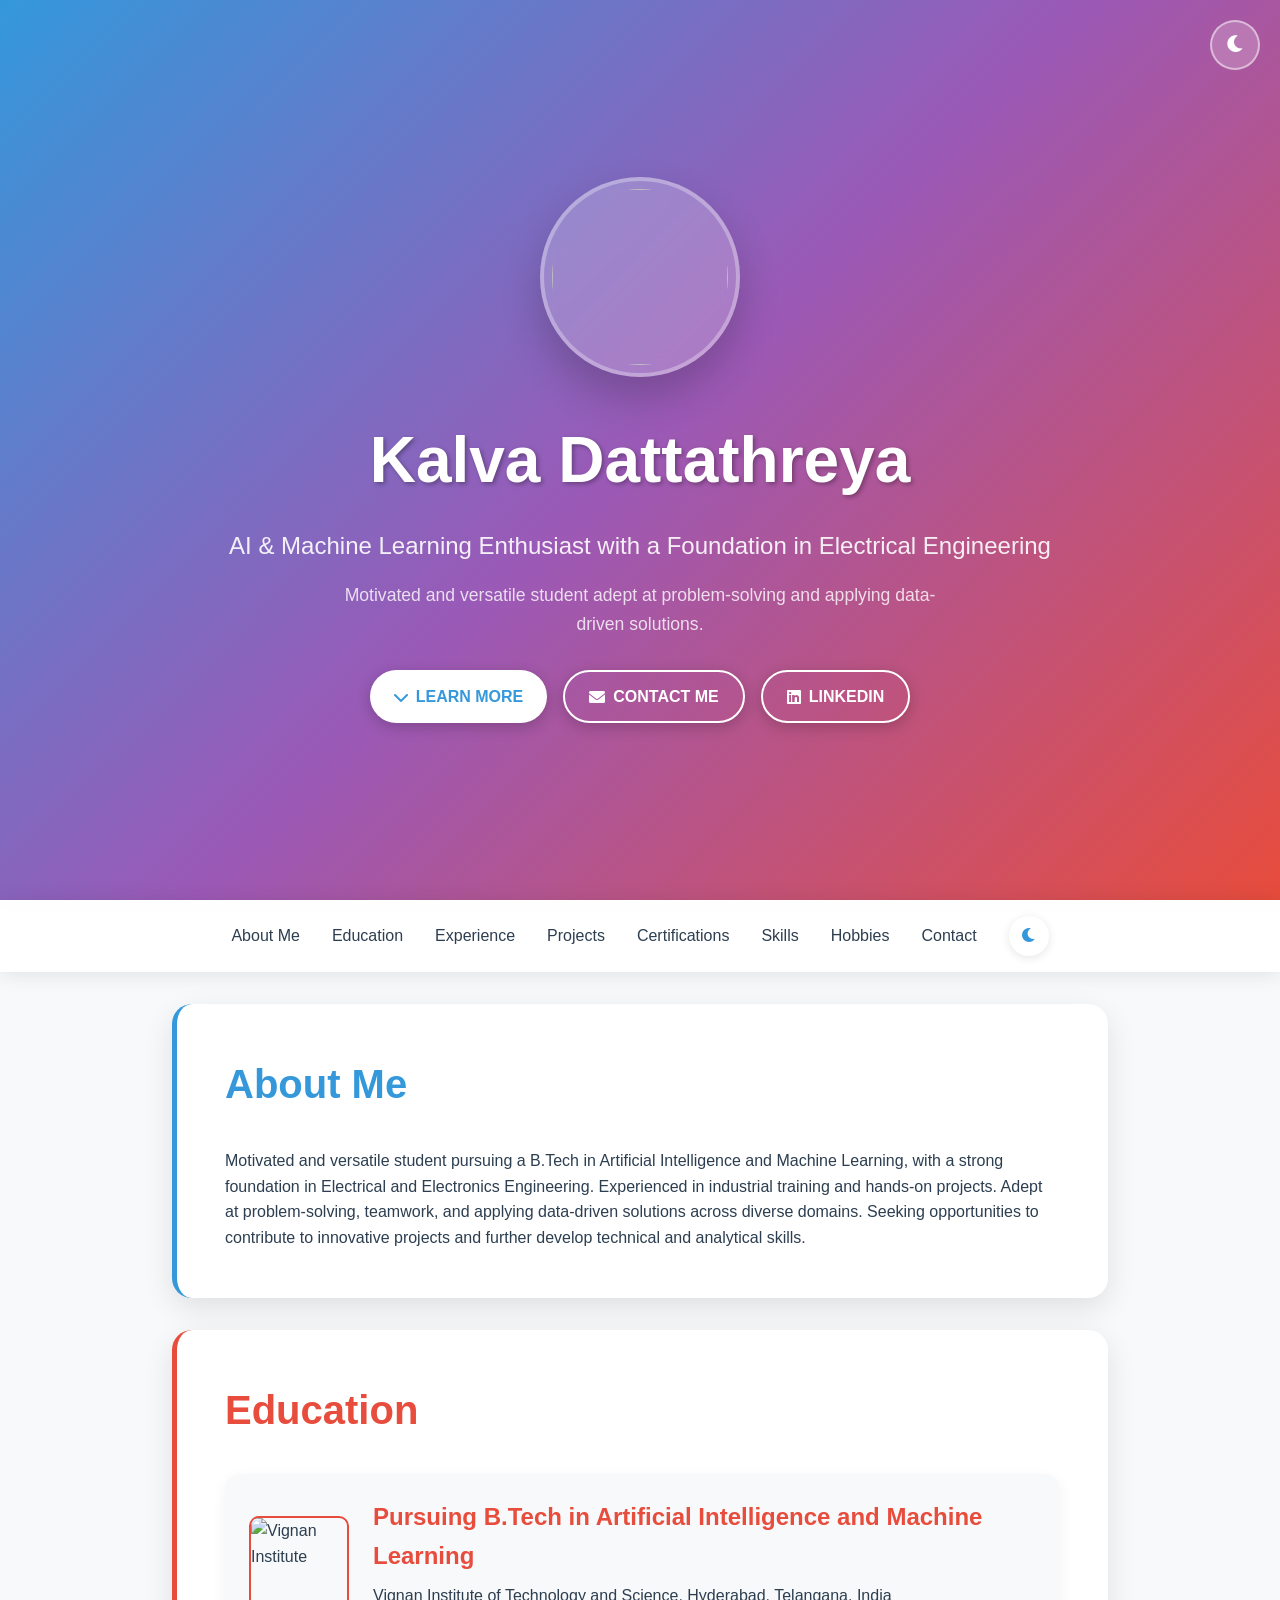
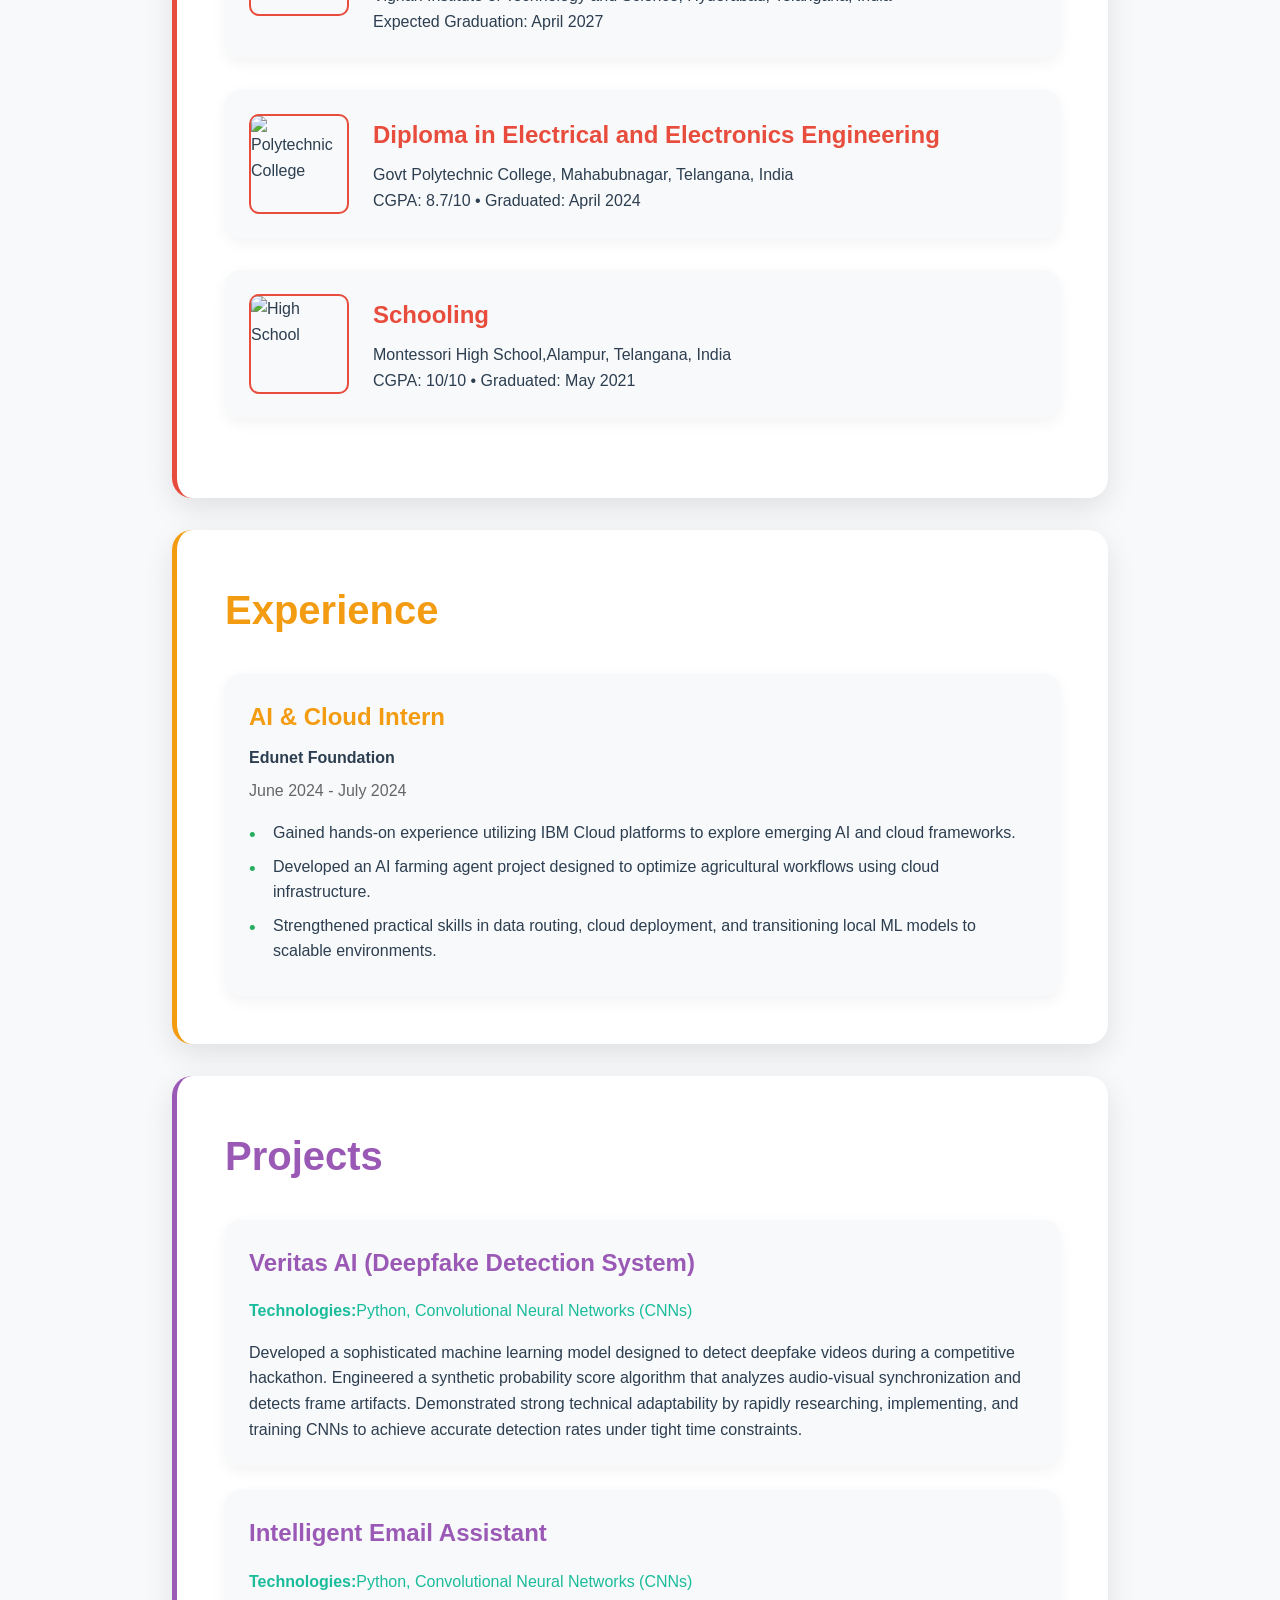
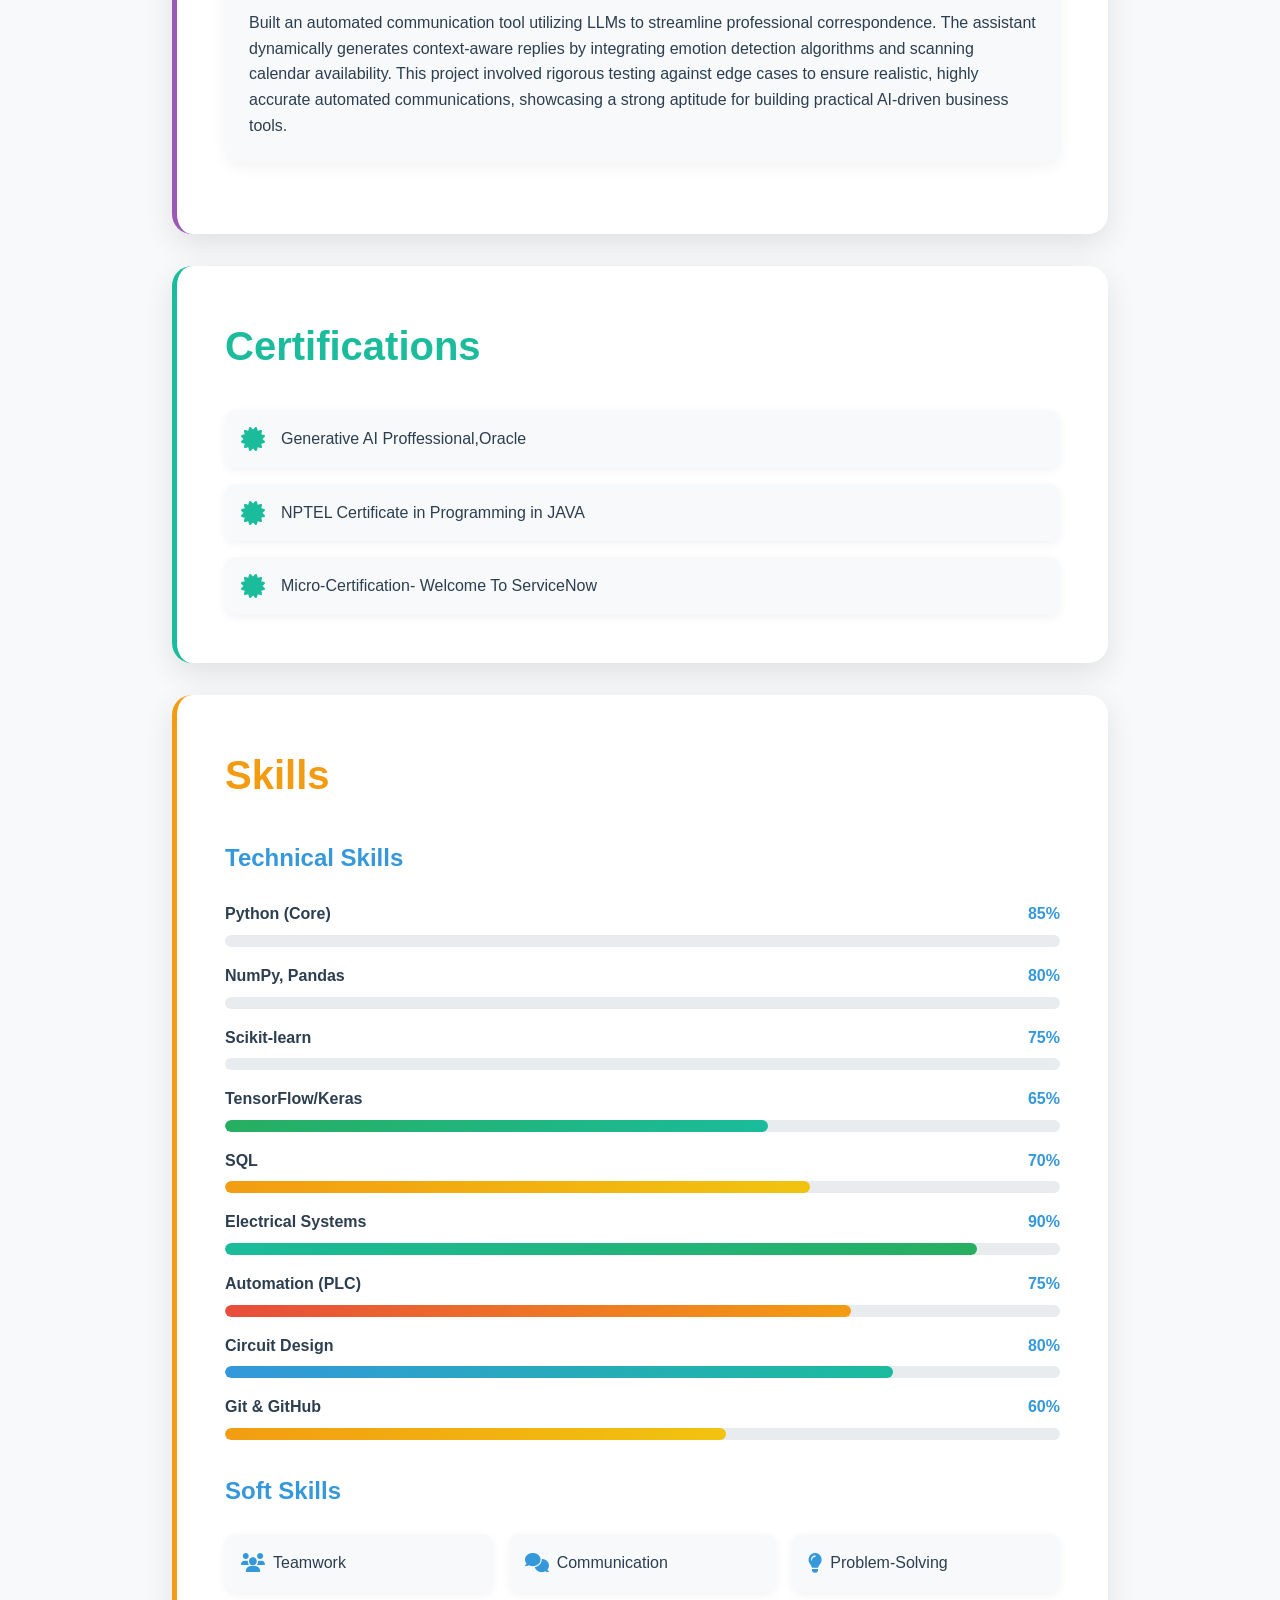
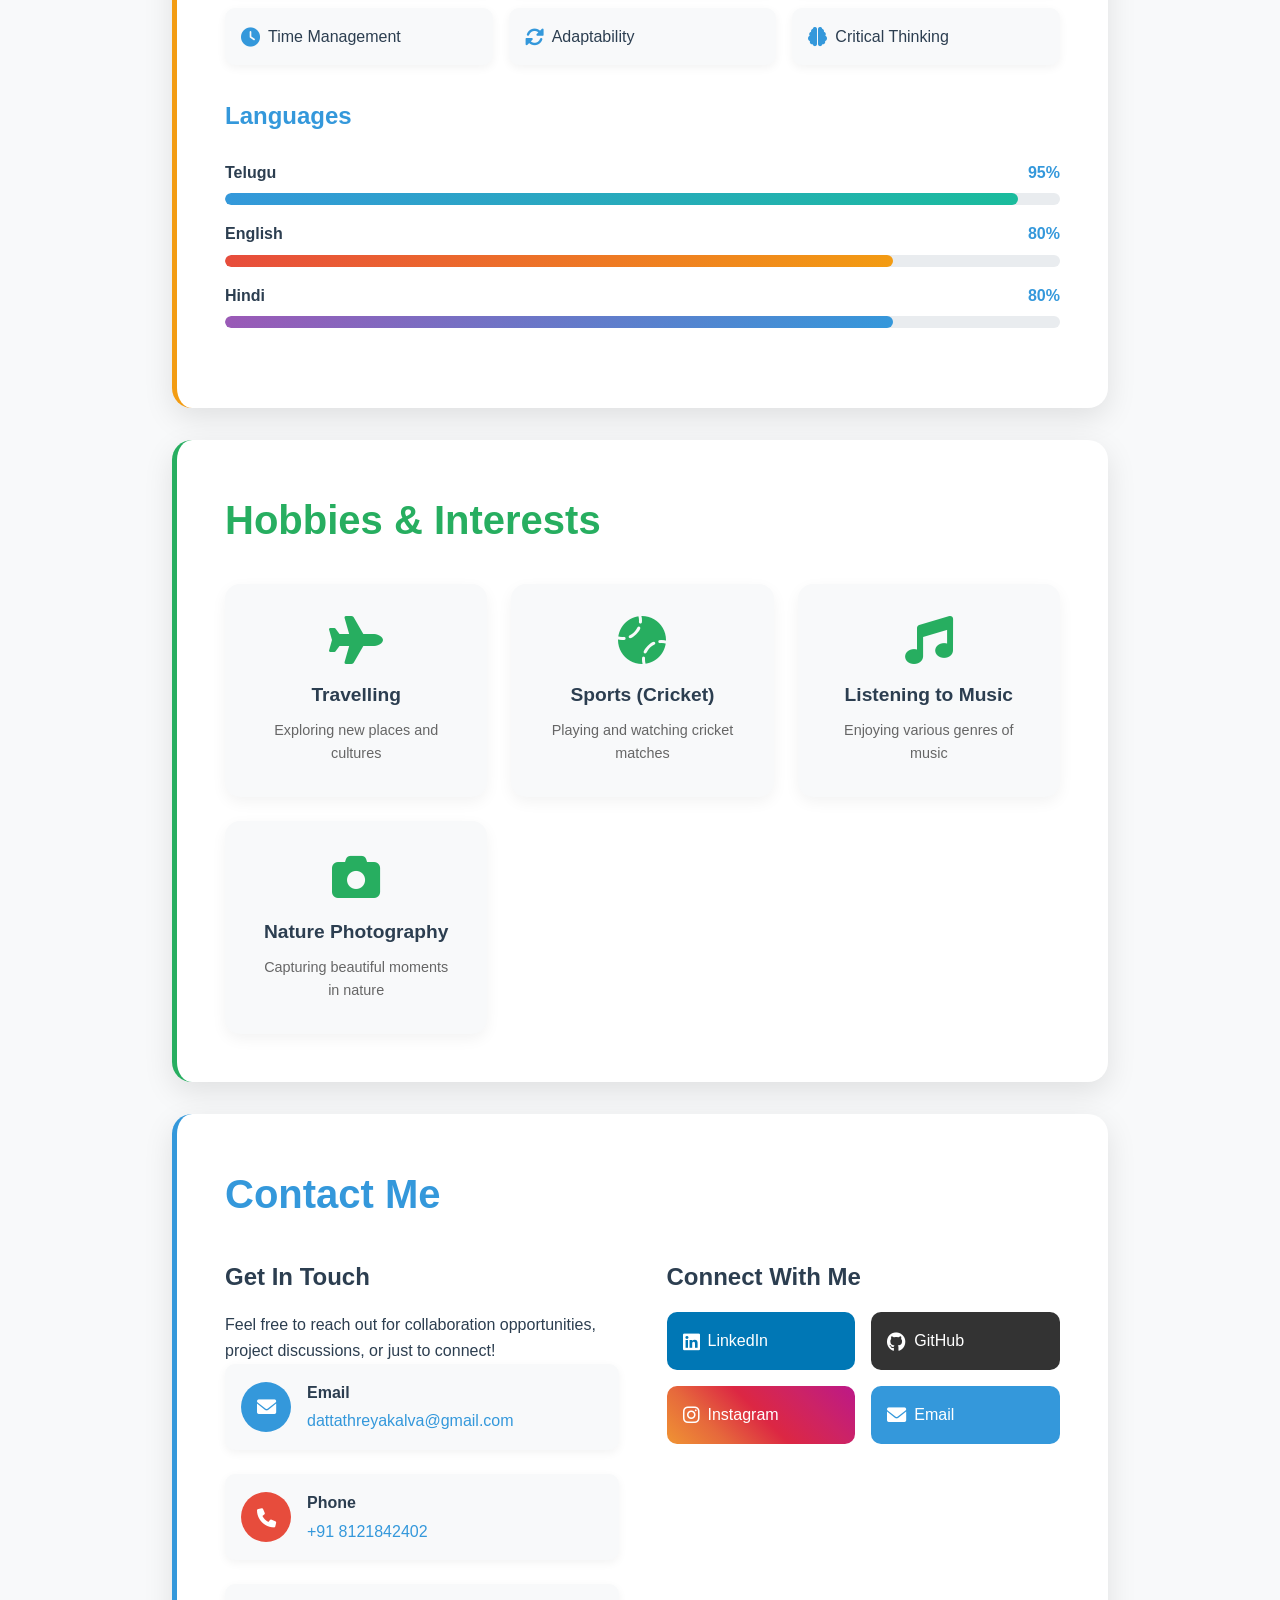
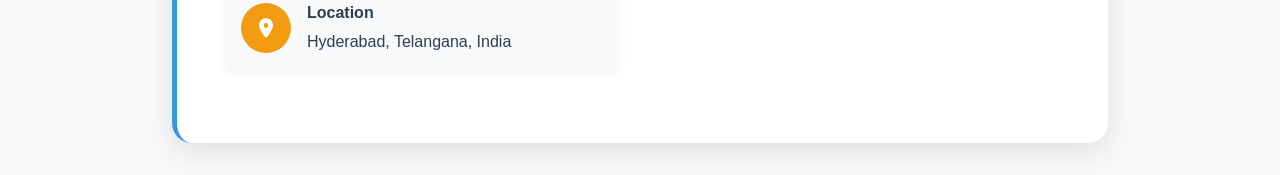
==== commit 487505b9: "Update details" ====
--- a/index.html
+++ b/index.html
@@ -12,8 +12,7 @@
     <section id="hero" class="hero-section">
         <div class="profile-container">
             <div class="profile-photo-wrapper">
-                <img src="https://images.unsplash.com/photo-1507003211169-0a1dd7228f2d?ixlib=rb-4.0.3&ixid=MnwxMjA3fDB8MHxwaG90by1wYWdlfHx8fGVufDB8fHx8&auto=format&fit=crop&w=400&h=400" 
-                     alt="Kalva Dattathreya Profile Photo" 
+                <img src="D:\Desktop\docs\photo min.jpg" 
                      class="profile-photo">
             </div>
         </div>
@@ -27,11 +26,11 @@
                 <i class="fas fa-chevron-down bounce"></i>
                 Learn More
             </button>
-            <a href="mailto:binishmahor@gmail.com" class="btn btn-secondary">
+            <a href="mailto:dattathreyakalva@gmail.com" class="btn btn-secondary">
                 <i class="fas fa-envelope"></i>
                 Contact Me
             </a>
-            <a href="https://www.linkedin.com/in/mahor-binish-070572324/" target="_blank" class="btn btn-secondary">
+            <a href="https://www.linkedin.com/in/dattathreya-kalva?utm_source=share&utm_campaign=share_via&utm_content=profile&utm_medium=android_app" target="_blank" class="btn btn-secondary">
                 <i class="fab fa-linkedin"></i>
                 LinkedIn
             </a>
@@ -76,7 +75,7 @@
             
             <div class="education-item">
                 <div class="education-image">
-                    <img src="https://images.unsplash.com/photo-1562774053-701939374585?ixlib=rb-4.0.3&ixid=MnwxMjA3fDB8MHxwaG90by1wYWdlfHx8fGVufDB8fHx8&auto=format&fit=crop&w=200&h=200" alt="Vignan Institute">
+                    <img src="C:\Users\Dattathreya\Downloads\vignan.jpg" alt="Vignan Institute">
                 </div>
                 <div class="education-details">
                     <h3>Pursuing B.Tech in Artificial Intelligence and Machine Learning</h3>
@@ -87,18 +86,18 @@
 
             <div class="education-item">
                 <div class="education-image">
-                    <img src="https://images.unsplash.com/photo-1580582932707-520aed937b7b?ixlib=rb-4.0.3&ixid=MnwxMjA3fDB8MHxwaG90by1wYWdlfHx8fGVufDB8fHx8&auto=format&fit=crop&w=200&h=200" alt="Polytechnic College">
+                    <img src="C:\Users\Dattathreya\Downloads\diploma photo.jpg" alt="Polytechnic College">
                 </div>
                 <div class="education-details">
                     <h3>Diploma in Electrical and Electronics Engineering</h3>
                     <p>Govt Polytechnic College, Mahabubnagar, Telangana, India</p>
-                    <p>CGPA: 9.61/10 • Graduated: April 2024</p>
+                    <p>CGPA: 8.7/10 • Graduated: April 2024</p>
                 </div>
             </div>
 
             <div class="education-item">
                 <div class="education-image">
-                    <img src="https://images.unsplash.com/photo-1580582932707-520aed937b7b?ixlib=rb-4.0.3&ixid=MnwxMjA3fDB8MHxwaG90by1wYWdlfHx8fGVufDB8fHx8&auto=format&fit=crop&w=200&h=200" alt="High School">
+                    <img src="C:\Users\Dattathreya\Downloads\school.jpg" alt="High School">
                 </div>
                 <div class="education-details">
                     <h3>Schooling</h3>
@@ -112,13 +111,13 @@
         <section id="experience" class="section section-orange fade-in">
             <h2>Experience</h2>
             <div class="experience-item">
-                <h3>Industrial Trainee</h3>
-                <p class="company">SV Industrial and training,Tukkuguda ,Hyderabad</p>
-                <p class="period">June 2024 - November 2024</p>
+                <h3>AI & Cloud Intern</h3>
+                <p class="company">Edunet Foundation</p>
+                <p class="period">June 2024 - July 2024</p>
                 <ul>
-                    <li>Gained hands-on experience in electrical systems, power distribution, motor control, and automation in the mining sector</li>
-                    <li>Assisted in real-time operations and maintenance tasks</li>
-                    <li>Collaborated with teams to ensure safe and efficient system performance</li>
+                    <li>Gained hands-on experience utilizing IBM Cloud platforms to explore emerging AI and cloud frameworks.</li>
+                    <li>Developed an AI farming agent project designed to optimize agricultural workflows using cloud infrastructure.</li>
+                    <li>Strengthened practical skills in data routing, cloud deployment, and transitioning local ML models to scalable environments.</li>
                 </ul>
             </div>
         </section>
@@ -128,23 +127,17 @@
             <h2>Projects</h2>
             
             <div class="project-item">
-                <h3>Predictive Maintenance Model</h3>
-                <p class="tech"><strong>Technologies:</strong> Python, Scikit-learn, Pandas, Matplotlib</p>
-                <p>Developed a machine learning model to predict equipment failures in an industrial setting, aiming to reduce downtime. Cleaned and preprocessed sensor data, trained various classification algorithms, and evaluated model performance. Contributed to a significant improvement in maintenance scheduling efficiency.</p>
-                <a href="#" class="project-link">
-                    <i class="fab fa-github"></i>
-                    View Project
-                </a>
+                <h3>Veritas AI (Deepfake Detection System)</h3>
+                <p class="tech"><strong>Technologies:</strong>Python, Convolutional Neural Networks (CNNs)</p>
+                <p>Developed a sophisticated machine learning model designed to detect deepfake videos during a competitive hackathon. Engineered a synthetic probability score algorithm that analyzes audio-visual synchronization and detects frame artifacts. Demonstrated strong technical adaptability by rapidly researching, implementing, and training CNNs to achieve accurate detection rates under tight time constraints.</p>
+                
             </div>
 
             <div class="project-item">
-                <h3>Automated Lighting System (PLC-based)</h3>
-                <p class="tech"><strong>Technologies:</strong> PLC Programming (Ladder Logic), Electrical CAD, Sensors & Actuators</p>
-                <p>Designed and implemented an automated lighting system for a simulated factory floor using a Programmable Logic Controller (PLC). This project involved creating control logic for lighting based on occupancy sensors and time schedules, ensuring energy efficiency. Developed wiring diagrams and simulated the system's operation in CAD software.</p>
-                <a href="#" class="project-link">
-                    <i class="fab fa-github"></i>
-                    View Project
-                </a>
+                <h3>Intelligent Email Assistant</h3>
+                <p class="tech"><strong>Technologies:</strong>Python, Convolutional Neural Networks (CNNs)</p>
+                <p>Built an automated communication tool utilizing LLMs to streamline professional correspondence. The assistant dynamically generates context-aware replies by integrating emotion detection algorithms and scanning calendar availability. This project involved rigorous testing against edge cases to ensure realistic, highly accurate automated communications, showcasing a strong aptitude for building practical AI-driven business tools.</p>
+                
             </div>
         </section>
 
@@ -153,12 +146,16 @@
             <h2>Certifications</h2>
             <div class="cert-list">
                 <div class="cert-item">
-                    <i class="fas fa-trophy"></i>
-                    <p>Industrial Training Completion Certificate, SV Industrial and training,Tukkuguda ,Hyderabad</p>
+                    <i class="fas fa-certificate"></i>
+                    <p>Generative AI Proffessional,Oracle</p>
                 </div>
                 <div class="cert-item">
                     <i class="fas fa-certificate"></i>
                     <p>NPTEL Certificate in Programming in JAVA</p>
+                </div>
+                <div class="cert-item">
+                    <i class="fas fa-certificate"></i>
+                    <p>Micro-Certification- Welcome To ServiceNow</p>
                 </div>
             </div>
         </section>
@@ -348,7 +345,7 @@
                         </div>
                         <div class="contact-details">
                             <span class="contact-label">Email</span>
-                            <a href="mailto:kdattathreya@gmail.com">kdattathreya@gmail.com</a>
+                            <a href="mailto:dattathreyakalva@gmail.com">dattathreyakalva@gmail.com</a>
                         </div>
                     </div>
 
@@ -358,7 +355,7 @@
                         </div>
                         <div class="contact-details">
                             <span class="contact-label">Phone</span>
-                            <a href="tel:+91 987654321">+91 987654321</a>
+                            <a href="tel:+91 987654321">+91 8121842402</a>
                         </div>
                     </div>
 
@@ -388,7 +385,7 @@
                             <i class="fab fa-instagram"></i>
                             <span>Instagram</span>
                         </a>
-                        <a href="mailto:kdattathreya@gmail.com" class="social-link email">
+                        <a href="mailto:dattathreyakalva@gmail.com" class="social-link email">
                             <i class="fas fa-envelope"></i>
                             <span>Email</span>
                         </a>
@@ -400,4 +397,4 @@
 
     <script src="portfolio.js"></script>
 </body>
-</html>+</html>
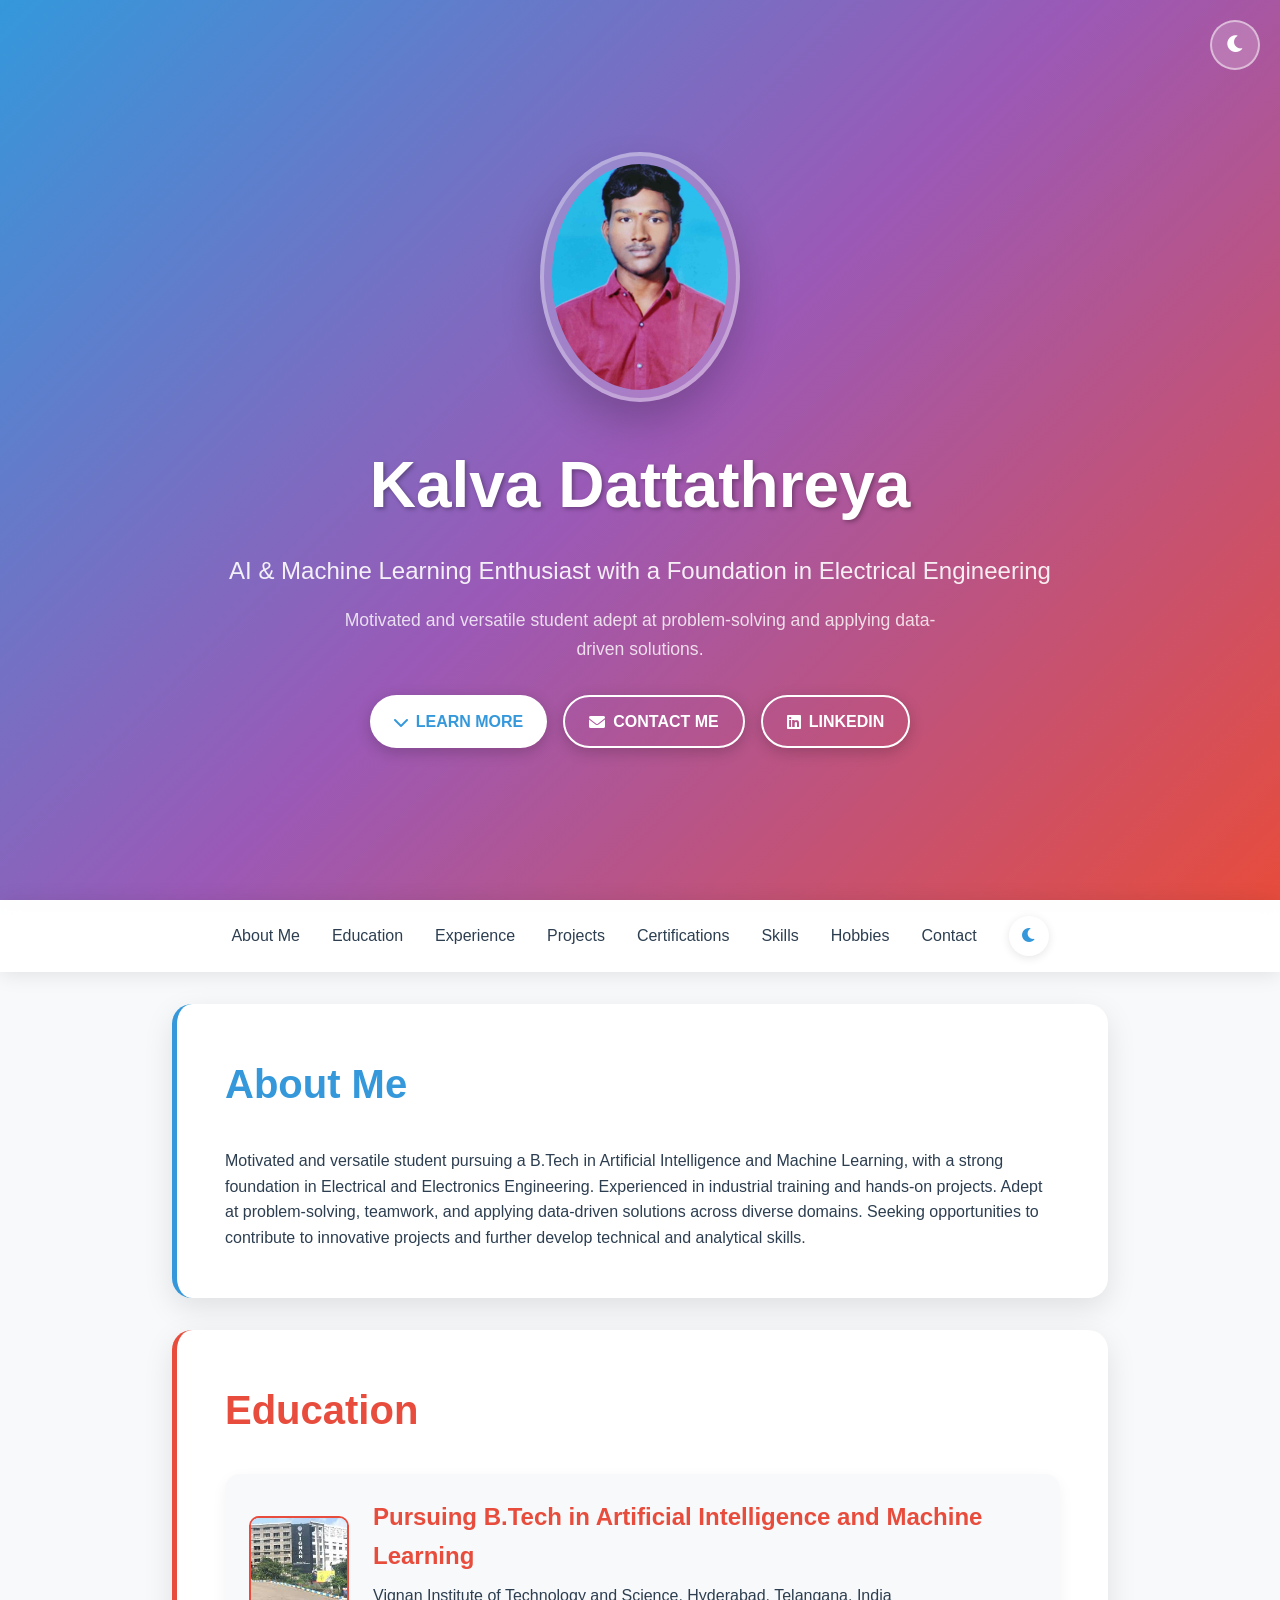
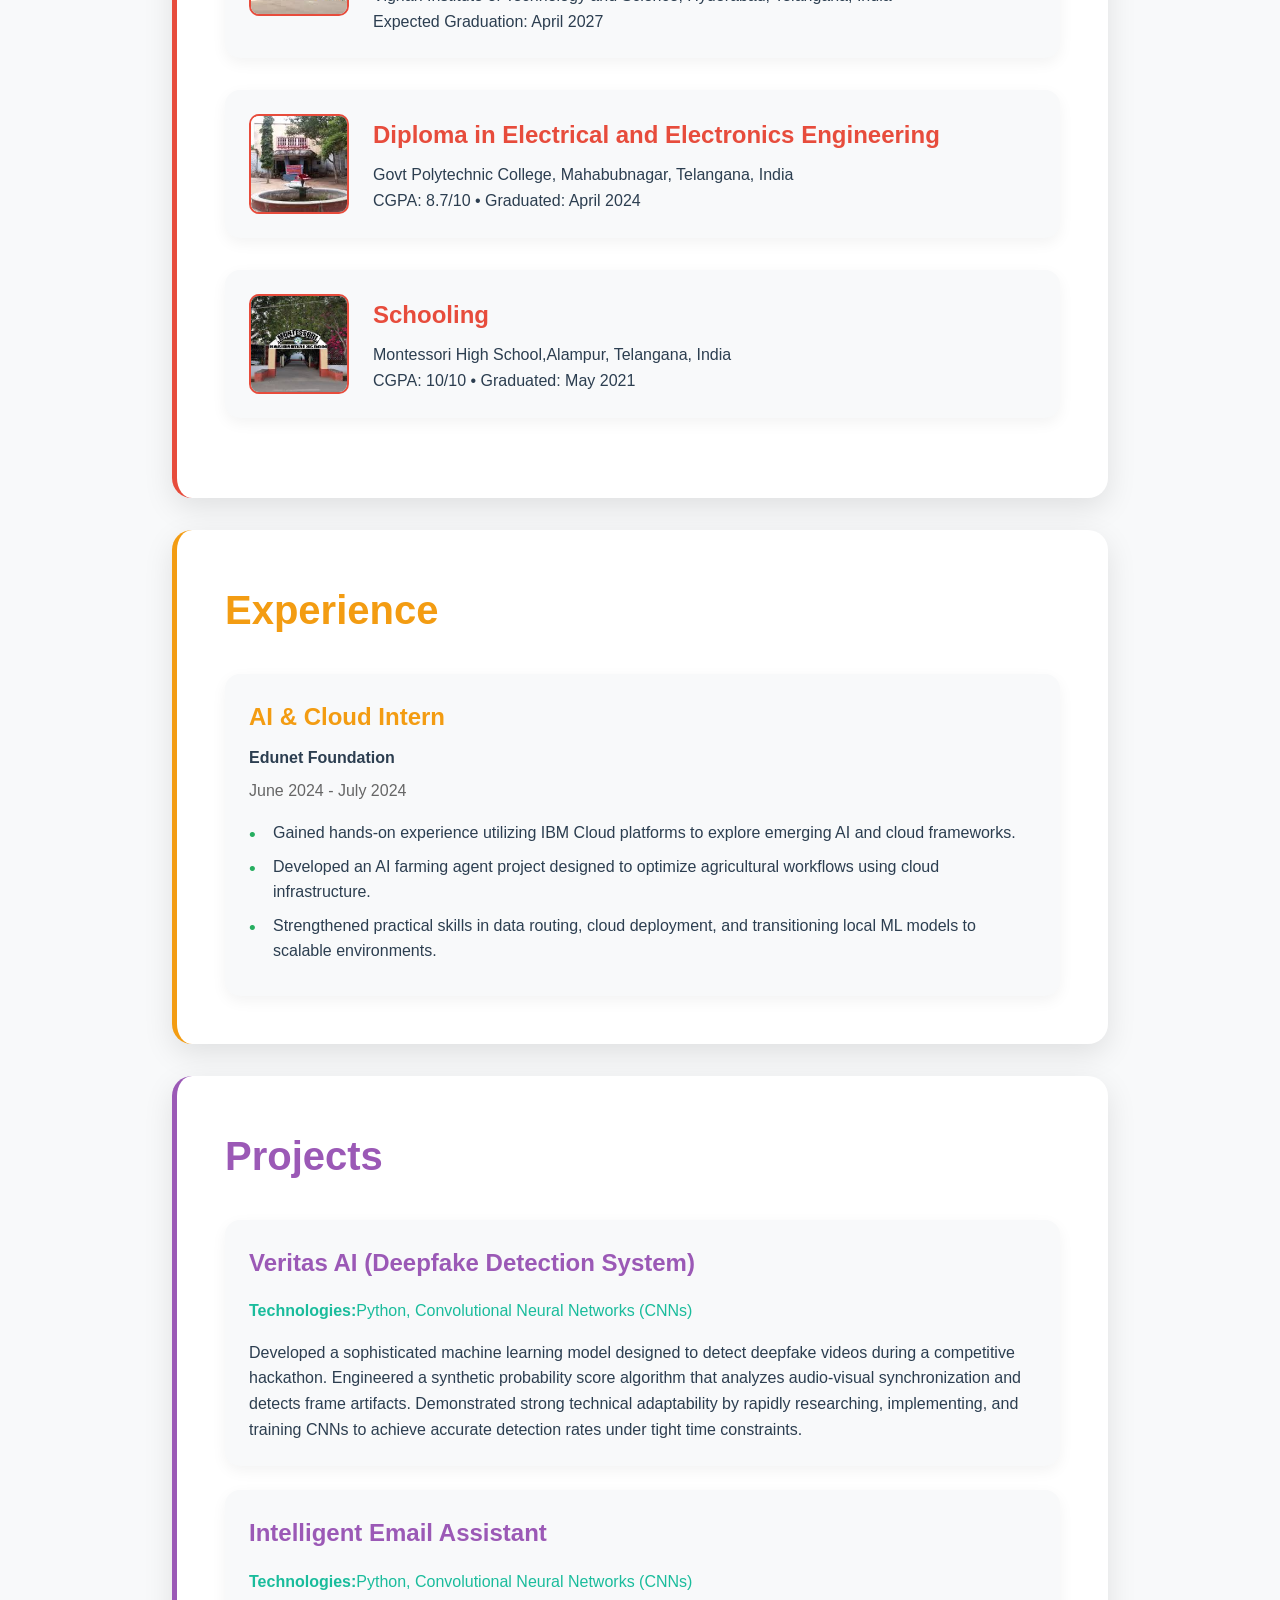
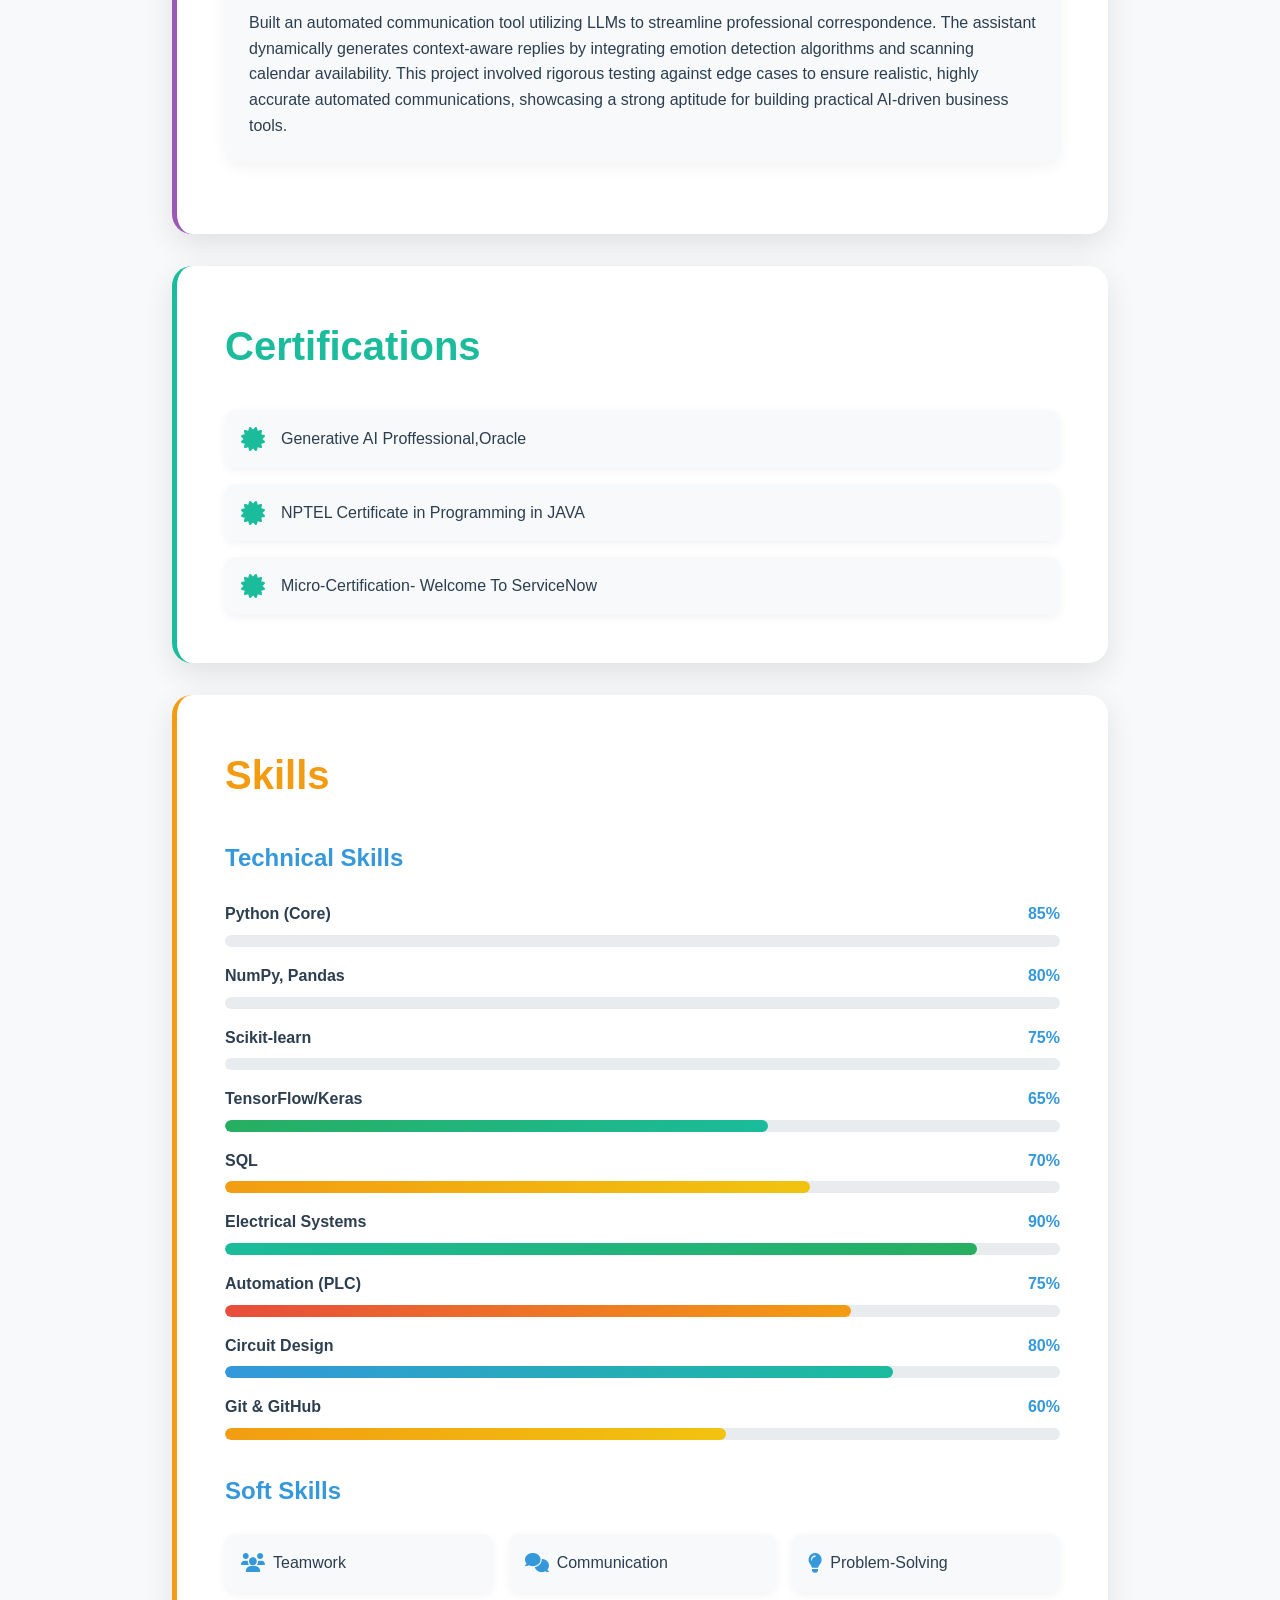
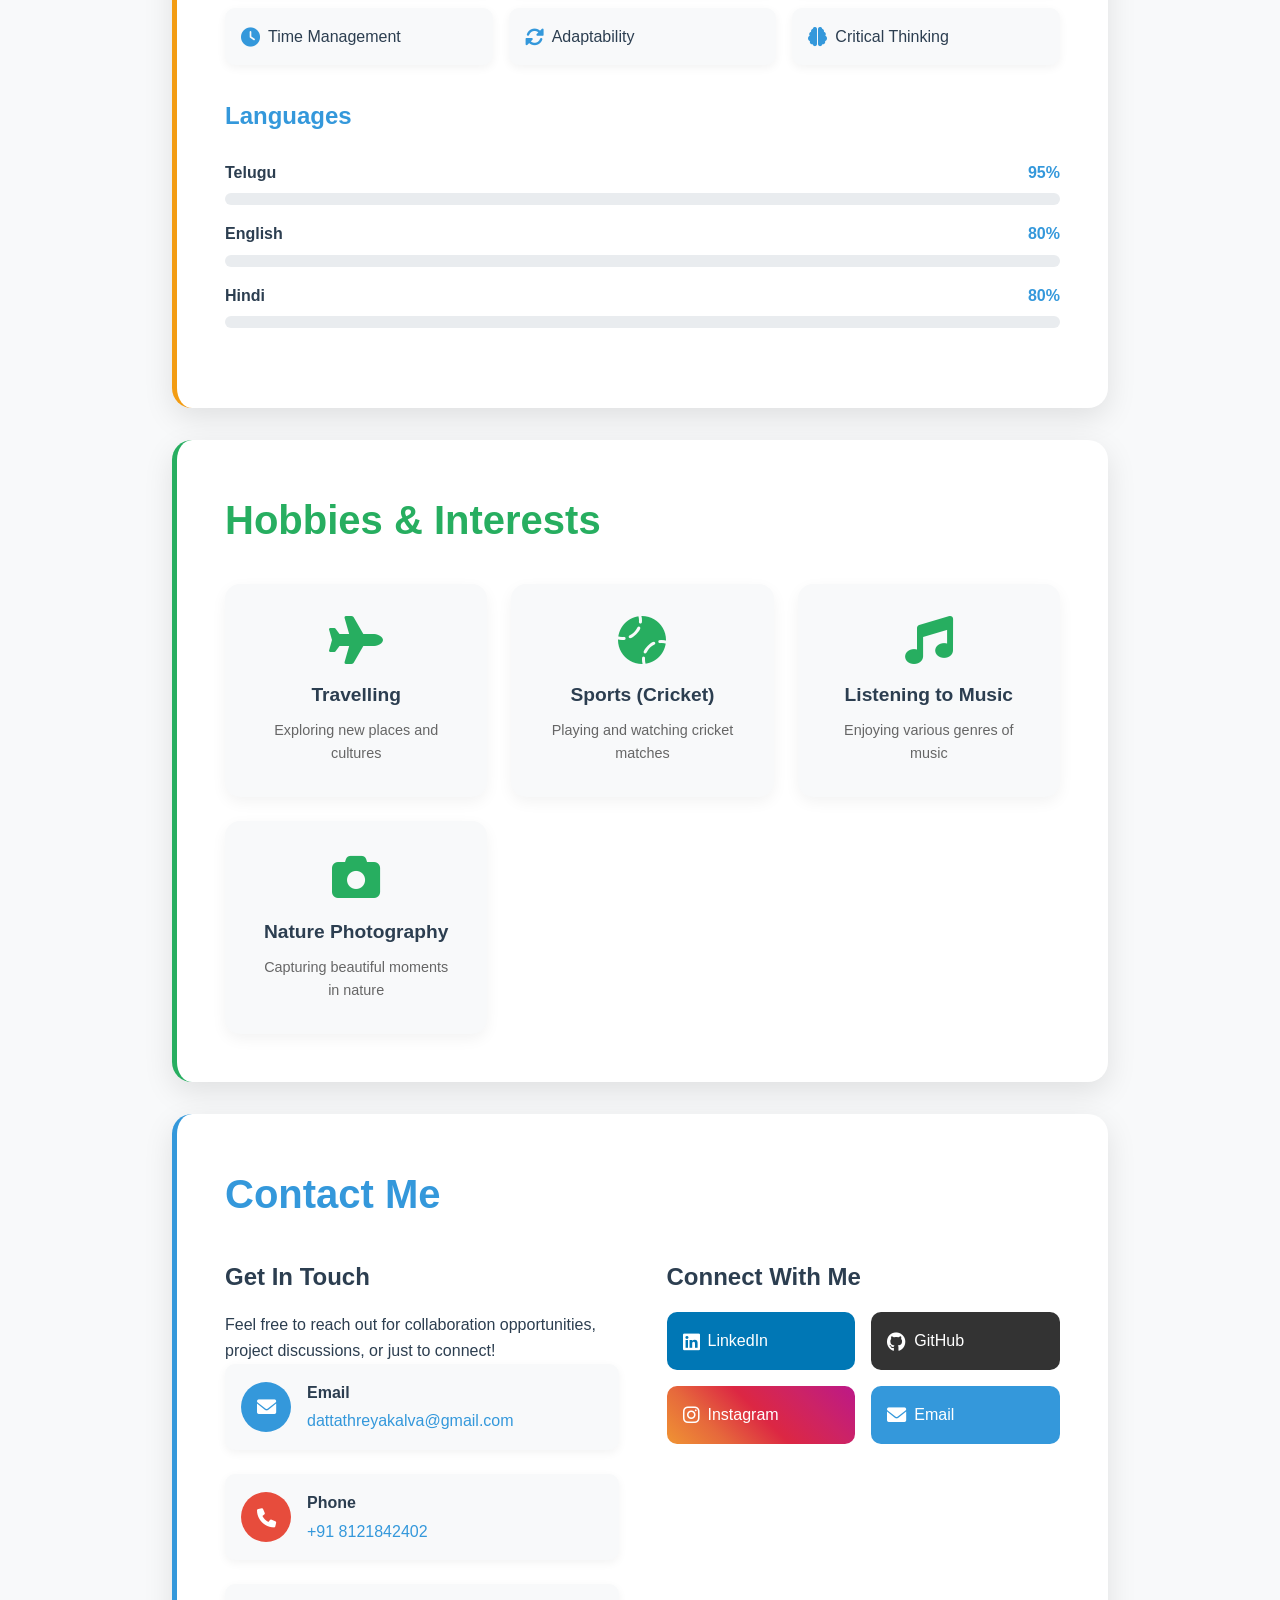
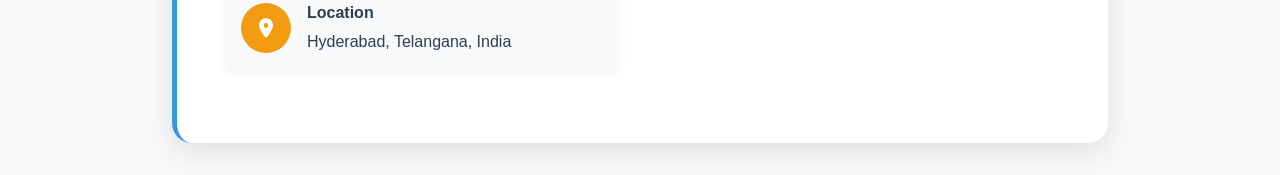
==== commit c70b0b1f: "Update fmt.Println message from 'Hello' to 'Goodbye'" ====
--- a/index.html
+++ b/index.html
@@ -12,7 +12,7 @@
     <section id="hero" class="hero-section">
         <div class="profile-container">
             <div class="profile-photo-wrapper">
-                <img src="D:\Desktop\docs\photo min.jpg" 
+                <img src="photo min.jpg" 
                      class="profile-photo">
             </div>
         </div>
@@ -75,7 +75,7 @@
             
             <div class="education-item">
                 <div class="education-image">
-                    <img src="C:\Users\Dattathreya\Downloads\vignan.jpg" alt="Vignan Institute">
+                    <img src="vignan.jpg" alt="Vignan Institute">
                 </div>
                 <div class="education-details">
                     <h3>Pursuing B.Tech in Artificial Intelligence and Machine Learning</h3>
@@ -86,7 +86,7 @@
 
             <div class="education-item">
                 <div class="education-image">
-                    <img src="C:\Users\Dattathreya\Downloads\diploma photo.jpg" alt="Polytechnic College">
+                    <img src="diploma photo.jpg" alt="Polytechnic College">
                 </div>
                 <div class="education-details">
                     <h3>Diploma in Electrical and Electronics Engineering</h3>
@@ -97,7 +97,7 @@
 
             <div class="education-item">
                 <div class="education-image">
-                    <img src="C:\Users\Dattathreya\Downloads\school.jpg" alt="High School">
+                    <img src="school.jpg" alt="High School">
                 </div>
                 <div class="education-details">
                     <h3>Schooling</h3>
--- a/portfolio.css
+++ b/portfolio.css
@@ -75,7 +75,7 @@
 
 .profile-photo-wrapper {
     width: 200px;
-    height: 200px;
+    height: 250px;
     border-radius: 50%;
     padding: 8px;
     background: rgba(255, 255, 255, 0.2);
@@ -858,4 +858,4 @@
     .section h2 {
         font-size: 2rem;
     }
-}+}
